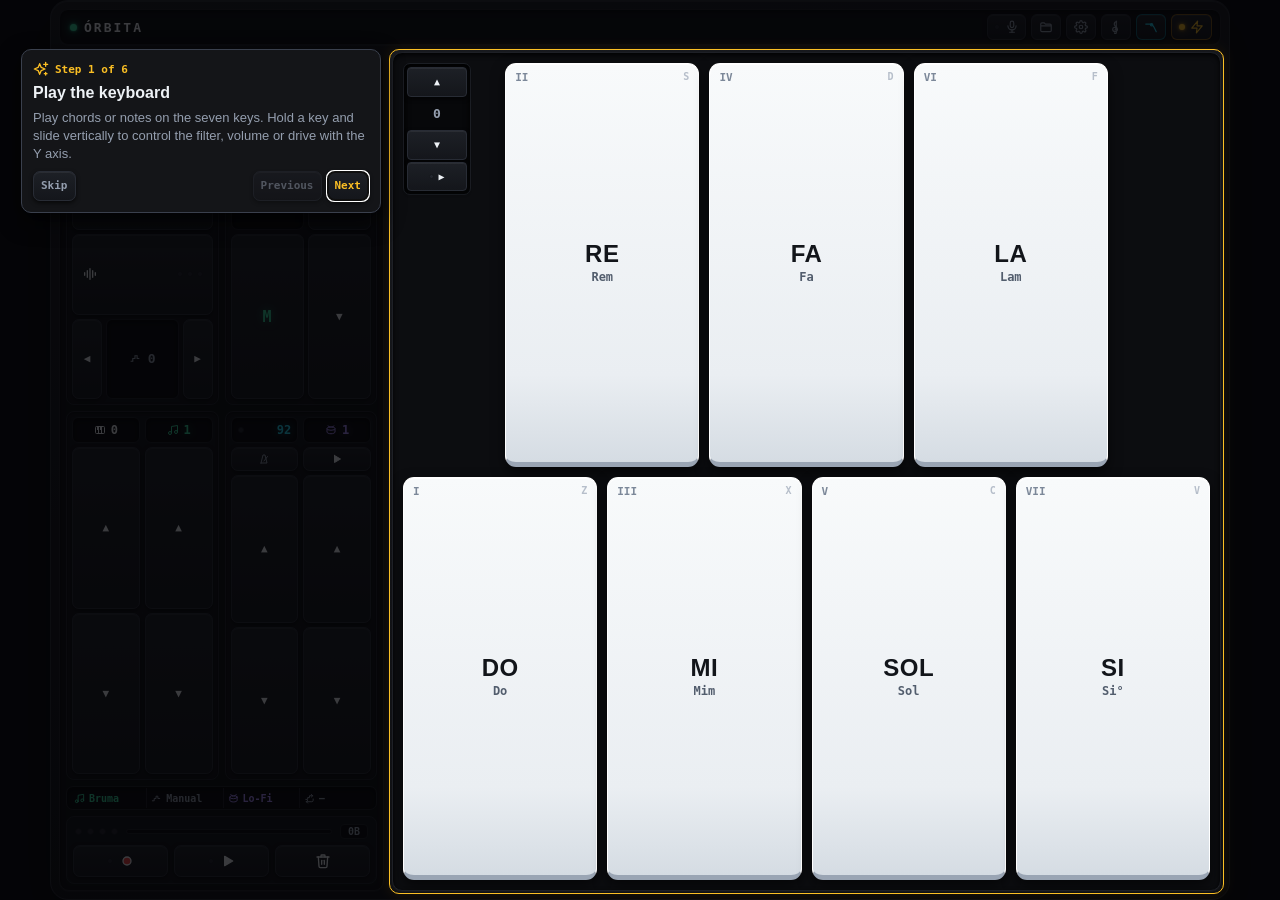
==== index.html @ 448cdb9b "feat: ÓRBITA v2 (teclado Custom, progresiones, sesiones con looper, i18n ES/EN, tutorial, ayuda, fil" ====
<!DOCTYPE html>
<html lang="es">
<head>
  <meta charset="UTF-8" />
  <meta name="viewport" content="width=device-width, initial-scale=1.0, maximum-scale=1.0, user-scalable=no, viewport-fit=cover" />
  <meta name="theme-color" content="#141518" />
  <meta name="apple-mobile-web-app-capable" content="yes" />
  <meta name="apple-mobile-web-app-status-bar-style" content="black-translucent" />
  <title>ÓRBITA — Sintetizador Diatónico Táctil</title>
  <link rel="manifest" href="./manifest.json" />
  <link rel="stylesheet" href="./css/tokens.css" />
  <link rel="stylesheet" href="./css/layout.css" />
  <link rel="stylesheet" href="./css/modals.css" />
</head>
<body>
  <!-- Definición de Iconos SVG Hardware (100% Iconográfico en el panel principal) -->
  <svg width="0" height="0" style="position:absolute;overflow:hidden;" aria-hidden="true">
    <defs>
      <symbol id="icon-wrench" viewBox="0 0 24 24">
        <path d="M14.7 3.4a6 6 0 0 0-4.5 8.1l-7 7a2.1 2.1 0 0 0 3 3l7-7a6 6 0 0 0 8.1-4.5l-3.9 1-2.7-2.7z"></path>
      </symbol>
      <symbol id="icon-folder" viewBox="0 0 24 24">
        <path d="M3 7a2 2 0 0 1 2-2h4l2 2h8a2 2 0 0 1 2 2v9a2 2 0 0 1-2 2H5a2 2 0 0 1-2-2zM3 10h18"></path>
      </symbol>
      <symbol id="icon-camera" viewBox="0 0 24 24">
        <rect x="2" y="6" width="13" height="12" rx="2"></rect>
        <path d="m15 10 6-3v10l-6-3"></path>
      </symbol>
      <symbol id="icon-help" viewBox="0 0 24 24">
        <circle cx="12" cy="12" r="9"></circle>
        <path d="M9.5 9a2.5 2.5 0 0 1 5 0c0 1.8-2.5 2-2.5 4m0 3h.01"></path>
      </symbol>
      <symbol id="icon-sparkles" viewBox="0 0 24 24">
        <path d="m10 4 2.3 5.7L18 12l-5.7 2.3L10 20l-2.3-5.7L2 12l5.7-2.3zM19 2v6m-3-3h6m-3 12v4m-2-2h4"></path>
      </symbol>
      <!-- Engranaje (Configuración 50->9) -->
      <symbol id="icon-gear" viewBox="0 0 24 24">
        <circle cx="12" cy="12" r="3"></circle>
        <path d="M19.4 15a1.65 1.65 0 0 0 .33 1.82l.06.06a2 2 0 1 1-2.83 2.83l-.06-.06a1.65 1.65 0 0 0-1.82-.33 1.65 1.65 0 0 0-1 1.51V21a2 2 0 1 1-4 0v-.09A1.65 1.65 0 0 0 9 19.4a1.65 1.65 0 0 0-1.82.33l-.06.06a2 2 0 1 1-2.83-2.83l.06-.06a1.65 1.65 0 0 0 .33-1.82 1.65 1.65 0 0 0-1.51-1H3a2 2 0 1 1 0-4h.09A1.65 1.65 0 0 0 4.6 9a1.65 1.65 0 0 0-.33-1.82l-.06-.06a2 2 0 1 1 2.83-2.83l.06.06a1.65 1.65 0 0 0 1.82.33H9a1.65 1.65 0 0 0 1-1.51V3a2 2 0 1 1 4 0v.09a1.65 1.65 0 0 0 1 1.51 1.65 1.65 0 0 0 1.82-.33l.06-.06a2 2 0 1 1 2.83 2.83l-.06.06a1.65 1.65 0 0 0-.33 1.82V9c.26.6.85 1 1.51 1H21a2 2 0 1 1 0 4h-.09a1.65 1.65 0 0 0-1.51 1z"></path>
      </symbol>

      <!-- Clave de Sol (Detector de Tonalidad por Micrófono) -->
      <symbol id="icon-clef" viewBox="0 0 24 24">
        <path d="M13 3c-2.5 0-4 2-4 4.2 0 3.2 5.5 4.8 5.5 8.8 0 2.2-1.8 3.8-4 3.8-2.4 0-4.2-1.7-4.2-4 0-1.9 1.4-3.3 3.2-3.3 1.5 0 2.5 1.1 2.5 2.4 0 1.1-.8 1.9-1.8 1.9"></path>
        <path d="M12.5 2v19.5c0 1.1-.7 1.8-1.7 1.8-.8 0-1.4-.5-1.4-1.2"></path>
      </symbol>

      <!-- Eje Y: Filtro (paso bajo resonante) -->
      <symbol id="icon-yaxis-filter" viewBox="0 0 24 24">
        <path d="M3 7h8c3 0 4.5 2 6 5l4 8"></path>
        <circle cx="13" cy="8" r="2"></circle>
      </symbol>

      <!-- Eje Y: Volumen (dinámica / swell) -->
      <symbol id="icon-yaxis-volume" viewBox="0 0 24 24">
        <polygon points="11 5 6 9 2 9 2 15 6 15 11 19 11 5"></polygon>
        <path d="M15.5 8.5a5 5 0 0 1 0 7"></path>
        <path d="M19 5a10 10 0 0 1 0 14"></path>
      </symbol>

      <!-- Eje Y: Distorsión (drive / saturación) -->
      <symbol id="icon-yaxis-drive" viewBox="0 0 24 24">
        <path d="M2 16h4l3-8h6l3 8h4"></path>
        <path d="M6 12h12"></path>
      </symbol>

      <!-- Key-Strike (⚡) -->
      <symbol id="icon-bolt" viewBox="0 0 24 24">
        <polygon points="13 2 3 14 12 14 11 22 21 10 12 10 13 2"></polygon>
      </symbol>

      <!-- Modo Melodía (1 nota corchea) -->
      <symbol id="icon-mode-melody" viewBox="0 0 24 24">
        <path d="M9 18V5l10-2v5"></path>
        <circle cx="6" cy="18" r="3"></circle>
      </symbol>

      <!-- Modo Acordes (3 notas apiladas) -->
      <symbol id="icon-mode-chord" viewBox="0 0 24 24">
        <circle cx="8" cy="18" r="2.3"></circle>
        <circle cx="8" cy="12.5" r="2.3"></circle>
        <circle cx="8" cy="7" r="2.3"></circle>
        <path d="M10.3 18V4l8-1.5v4"></path>
      </symbol>

      <!-- Humanizador (pulso orgánico / rasgueo) -->
      <symbol id="icon-humanize" viewBox="0 0 24 24">
        <path d="M3 12h4l2.5-6 4 12 2.5-6H21"></path>
      </symbol>

      <!-- Reverb (ondas espaciales) -->
      <symbol id="icon-reverb" viewBox="0 0 24 24">
        <path d="M12 4v16"></path>
        <path d="M8 7v10"></path>
        <path d="M16 7v10"></path>
        <path d="M4 10v4"></path>
        <path d="M20 10v4"></path>
      </symbol>

      <!-- Acompañamiento Automático (escalones de arpegio) -->
      <symbol id="icon-arp" viewBox="0 0 24 24">
        <path d="M3 17h4v-5h4V7h4v5h4"></path>
      </symbol>
      <symbol id="icon-prog" viewBox="0 0 24 24">
        <path d="M4 14h4v-4h4V6h7m-3-3 3 3-3 3m4 4v3a3 3 0 0 1-3 3H5m3-3-3 3 3 3"></path>
      </symbol>

      <!-- Octava (teclado mini) -->
      <symbol id="icon-octave" viewBox="0 0 24 24">
        <rect x="3" y="5" width="18" height="14" rx="2"></rect>
        <line x1="9" y1="5" x2="9" y2="19"></line>
        <line x1="15" y1="5" x2="15" y2="19"></line>
        <line x1="7" y1="5" x2="7" y2="12"></line>
        <line x1="13" y1="5" x2="13" y2="12"></line>
      </symbol>

      <!-- Sonido / Timbre -->
      <symbol id="icon-sound" viewBox="0 0 24 24">
        <path d="M9 18V5l12-2v13"></path>
        <circle cx="6" cy="18" r="3"></circle>
        <circle cx="18" cy="16" r="3"></circle>
      </symbol>

      <!-- Metrónomo -->
      <symbol id="icon-metronome" viewBox="0 0 24 24">
        <polygon points="6 20 10 4 14 4 18 20 6 20"></polygon>
        <line x1="12" y1="16" x2="19" y2="7"></line>
      </symbol>

      <!-- Batería -->
      <symbol id="icon-drum" viewBox="0 0 24 24">
        <ellipse cx="12" cy="9" rx="8" ry="3.5"></ellipse>
        <path d="M4 9v7c0 1.9 3.6 3.5 8 3.5s8-1.6 8-3.5V9"></path>
        <line x1="6" y1="3" x2="11" y2="8"></line>
        <line x1="18" y1="3" x2="13" y2="8"></line>
      </symbol>

      <!-- Play / Stop / Rec / Trash -->
      <symbol id="icon-play" viewBox="0 0 24 24">
        <polygon points="7 5 19 12 7 19 7 5" fill="currentColor"></polygon>
      </symbol>
      <symbol id="icon-stop" viewBox="0 0 24 24">
        <rect x="6" y="6" width="12" height="12" rx="1.5" fill="currentColor"></rect>
      </symbol>
      <symbol id="icon-rec" viewBox="0 0 24 24">
        <circle cx="12" cy="12" r="6" fill="#ef4444"></circle>
      </symbol>
      <symbol id="icon-trash" viewBox="0 0 24 24">
        <polyline points="3 6 5 6 21 6"></polyline>
        <path d="M19 6l-1 14a2 2 0 0 1-2 2H8a2 2 0 0 1-2-2L5 6"></path>
        <path d="M10 11v6"></path>
        <path d="M14 11v6"></path>
        <path d="M9 6V4a1 1 0 0 1 1-1h4a1 1 0 0 1 1 1v2"></path>
      </symbol>

      <!-- Micrófono -->
      <symbol id="icon-mic" viewBox="0 0 24 24">
        <rect x="9" y="2" width="6" height="11" rx="3"></rect>
        <path d="M5 10a7 7 0 0 0 14 0"></path>
        <line x1="12" y1="17" x2="12" y2="21"></line>
        <line x1="8" y1="21" x2="16" y2="21"></line>
      </symbol>
    </defs>
  </svg>

  <!-- CHASIS PRINCIPAL ÓRBITA (#141518, 100dvh, cero recortes) -->
  <div id="orbita-chassis">
    <!-- BARRA SUPERIOR (HEADER) -->
    <header class="hw-header">
      <div class="brand-group">
        <span class="power-led"></span>
        <span class="brand-title">ÓRBITA</span>
      </div>

      <div class="header-actions">
        <!-- Grabador de Maqueta (Voz Micrófono + Música ÓRBITA) -->
        <button type="button" id="btn-demo-rec" class="hdr-btn hdr-btn-rec" aria-label="Grabar maqueta (voz y música)" title="Grabar maqueta (música + micrófono)">
          <span class="led-dot" id="demo-rec-led"></span>
          <svg viewBox="0 0 24 24"><use href="#icon-mic"></use></svg>
          <span id="demo-rec-timer" class="demo-rec-timer" hidden>0:00</span>
        </button>

        <button type="button" id="btn-open-sessions" class="hdr-btn" aria-label="Canciones">
          <svg viewBox="0 0 24 24"><use href="#icon-folder"></use></svg>
        </button>

        <!-- Servicio 1: Configuración (Banco 50 → 9) -->
        <button type="button" id="btn-open-config" class="hdr-btn" aria-label="Configuración 50 a 9">
          <svg viewBox="0 0 24 24"><use href="#icon-gear"></use></svg>
        </button>

        <!-- Servicio 2: Detector de Tonalidad por Micrófono (Clave de Sol) -->
        <button type="button" id="btn-open-tonality" class="hdr-btn" aria-label="Detector de tonalidad Clave de Sol">
          <svg viewBox="0 0 24 24"><use href="#icon-clef"></use></svg>
        </button>

        <!-- Selector de Eje Y (Filtro / Volumen / Distorsión) -->
        <button type="button" id="btn-yaxis" class="hdr-btn is-on-cyan" data-mode="filter" aria-label="Modo de expresión eje Y">
          <svg viewBox="0 0 24 24"><use href="#icon-yaxis-filter"></use></svg>
        </button>

        <!-- Interruptor Key-Strike (⚡) -->
        <button type="button" id="btn-keystrike" class="hdr-btn is-on-amber" aria-label="Key-Strike vs Pure Gate">
          <span class="led-dot on-amber"></span>
          <svg viewBox="0 0 24 24"><use href="#icon-bolt"></use></svg>
        </button>
      </div>
    </header>

    <!-- CUERPO: PANEL DE CONTROL + SUPERFICIE DE 7 TECLAS EN ZIG-ZAG -->
    <main class="hw-main">
      <aside id="camera-live-pip" aria-label="Vista en directo de la cámara" data-i18n-aria="studio.video.cameraLive" hidden>
        <video id="camera-live-video" autoplay muted playsinline></video>
        <span class="camera-live-rec"><span class="led-dot on-ruby" aria-hidden="true"></span>REC</span>
        <button type="button" id="btn-minimize-camera" class="hw-btn" aria-label="Minimizar cámara" data-i18n-aria="studio.video.cameraMinimize" data-i18n-title="studio.video.cameraMinimize">✕</button>
      </aside>
      <!-- PANEL DE CONTROL (Izquierda en horizontal / Arriba en vertical) -->
      <section class="control-deck" id="control-deck" aria-label="Panel de control" data-i18n-aria="deck.panel">
        <!-- FILA SUPERIOR DE MÓDULOS: Bloque Izquierdo (4 controles) + Tonalidad (2x2) -->
        <div class="deck-grid-top">
          <!-- Bloque Izquierdo: 1. Modo, 2. Humanizador, 3. Reverb, 4. Acompañamiento 0-9 -->
          <div class="hw-module module-left-stack">
            <!-- 1. Modo Melodía / Acordes -->
            <button type="button" id="btn-play-mode" class="hw-btn stack-btn" aria-label="Modo Melodía o Acordes" data-i18n-aria="deck.playMode">
              <span class="led-dot on-amber"></span>
              <svg viewBox="0 0 24 24"><use href="#icon-mode-chord"></use></svg>
            </button>

            <!-- 2. Humanizador (0 a 3 LEDs cian) -->
            <button type="button" id="btn-humanize" class="hw-btn stack-btn" aria-label="Humanizador 0 a 3" data-i18n-aria="deck.humanize">
              <svg viewBox="0 0 24 24"><use href="#icon-humanize"></use></svg>
              <span class="led-strip-3">
                <span class="led-dot" id="hum-led-1"></span>
                <span class="led-dot" id="hum-led-2"></span>
                <span class="led-dot" id="hum-led-3"></span>
              </span>
            </button>

            <!-- 3. Reverb (0 a 3 LEDs violeta, 0 por defecto) -->
            <button type="button" id="btn-reverb" class="hw-btn stack-btn" aria-label="Reverb 0 a 3" data-i18n-aria="deck.reverb">
              <svg viewBox="0 0 24 24"><use href="#icon-reverb"></use></svg>
              <span class="led-strip-3">
                <span class="led-dot" id="rev-led-1"></span>
                <span class="led-dot" id="rev-led-2"></span>
                <span class="led-dot" id="rev-led-3"></span>
              </span>
            </button>

            <!-- 4. Acompañamiento Automático (0 a 9 con ◀ y ▶) -->
            <div class="accomp-row">
              <button type="button" id="btn-accomp-prev" class="hw-btn arrow-btn" aria-label="Acompañamiento anterior" data-i18n-aria="deck.accompPrevious">◀</button>
              <div id="accomp-screen" class="accomp-screen" role="button" tabindex="0" aria-label="Patrón de acompañamiento" data-i18n-aria="deck.accompPattern">
                <svg viewBox="0 0 24 24"><use href="#icon-arp"></use></svg>
                <span id="accomp-val">0</span>
              </div>
              <button type="button" id="btn-accomp-next" class="hw-btn arrow-btn" aria-label="Acompañamiento siguiente" data-i18n-aria="deck.accompNext">▶</button>
            </div>
          </div>

          <!-- Bloque de Tonalidad (Cuadrícula 2×2: Tónica, ▲, M/m, ▼) -->
          <div class="hw-module module-tonality">
            <div id="tonic-display" class="tonic-display">DO</div>
            <button type="button" id="btn-tonic-up" class="hw-btn arrow-btn" aria-label="Subir semitono" data-i18n-aria="deck.tonicUp">▲</button>
            <button type="button" id="btn-scale-mode" class="hw-btn mode-toggle-btn is-major" aria-label="Cambiar modo de escala">M</button>
            <button type="button" id="btn-tonic-down" class="hw-btn arrow-btn" aria-label="Bajar semitono" data-i18n-aria="deck.tonicDown">▼</button>
          </div>
        </div>

        <!-- FILA INTERMEDIA DE MÓDULOS: (Octava + Sonido) y (Tempo/Metrónomo + Batería) -->
        <div class="deck-grid-mid">
          <!-- Bloque Combinado Octava + Sonido -->
          <div class="hw-module module-dual-columns">
            <!-- Columna Octava (-2..+2) -->
            <div class="dual-col">
              <div class="mini-screen screen-octave">
                <svg viewBox="0 0 24 24"><use href="#icon-octave"></use></svg>
                <span id="octave-val">0</span>
              </div>
              <div class="col-arrows-2">
                <button type="button" id="btn-oct-up" class="hw-btn arrow-btn" aria-label="Subir octava" data-i18n-aria="deck.octaveUp">▲</button>
                <button type="button" id="btn-oct-down" class="hw-btn arrow-btn" aria-label="Bajar octava" data-i18n-aria="deck.octaveDown">▼</button>
              </div>
            </div>

            <!-- Columna Sonido (1..9) -->
            <div class="dual-col">
              <div class="mini-screen screen-sound">
                <svg viewBox="0 0 24 24"><use href="#icon-sound"></use></svg>
                <span id="sound-val">1</span>
              </div>
              <div class="col-arrows-2">
                <button type="button" id="btn-sound-up" class="hw-btn arrow-btn" aria-label="Siguiente sonido" data-i18n-aria="deck.soundNext">▲</button>
                <button type="button" id="btn-sound-down" class="hw-btn arrow-btn" aria-label="Anterior sonido" data-i18n-aria="deck.soundPrevious">▼</button>
              </div>
            </div>
          </div>

          <!-- Bloque Combinado Tempo/Metrónomo + Batería 4/4 -->
          <div class="hw-module module-dual-columns">
            <!-- Columna Tempo / BPM + Metrónomo (Tap Tempo + Toggle) -->
            <div class="dual-col">
              <div id="tempo-screen" class="mini-screen screen-tempo" title="Toques seguidos = Tap Tempo" data-i18n-title="deck.tapTempo">
                <span class="led-dot" id="metro-led"></span>
                <span id="bpm-val">92</span>
              </div>
              <div class="col-arrows-3">
                <button type="button" id="btn-metro-toggle" class="hw-btn metro-tap-btn" aria-label="Metrónomo y Tap Tempo" data-i18n-aria="deck.metronome">
                  <svg viewBox="0 0 24 24" style="width:12px;height:12px;"><use href="#icon-metronome"></use></svg>
                </button>
                <button type="button" id="btn-bpm-up" class="hw-btn arrow-btn" aria-label="Subir BPM" data-i18n-aria="deck.bpmUp">▲</button>
                <button type="button" id="btn-bpm-down" class="hw-btn arrow-btn" aria-label="Bajar BPM" data-i18n-aria="deck.bpmDown">▼</button>
              </div>
            </div>

            <!-- Columna Batería 4/4 (1..9) -->
            <div class="dual-col">
              <div class="mini-screen screen-drum">
                <svg viewBox="0 0 24 24"><use href="#icon-drum"></use></svg>
                <span id="drum-val">1</span>
              </div>
              <div class="col-arrows-3">
                <button type="button" id="btn-drum-toggle" class="hw-btn drum-play-btn" aria-label="Play o Stop Batería" data-i18n-aria="deck.drumToggle">
                  <svg viewBox="0 0 24 24" style="width:12px;height:12px;"><use href="#icon-play"></use></svg>
                </button>
                <button type="button" id="btn-drum-up" class="hw-btn arrow-btn" aria-label="Siguiente batería" data-i18n-aria="deck.drumNext">▲</button>
                <button type="button" id="btn-drum-down" class="hw-btn arrow-btn" aria-label="Anterior batería" data-i18n-aria="deck.drumPrevious">▼</button>
              </div>
            </div>
          </div>
        </div>

        <!-- BARRA DE ESTADO OLED (Sonido · Acompañamiento · Batería · Progresión) -->
        <div class="hw-status-strip" aria-live="polite">
          <button type="button" class="status-pill is-sound" id="status-pill-sound" title="Sonido activo (pulsa para configurar)" data-i18n-title="deck.soundStatus">
            <svg viewBox="0 0 24 24"><use href="#icon-sound"></use></svg>
            <span class="status-pill-text" id="status-sound-name">Bruma</span>
          </button>
          <button type="button" class="status-pill is-accomp" id="status-pill-accomp" title="Acompañamiento activo (pulsa para configurar)" data-i18n-title="deck.accompStatus">
            <svg viewBox="0 0 24 24"><use href="#icon-arp"></use></svg>
            <span class="status-pill-text" id="status-accomp-name">Manual</span>
          </button>
          <button type="button" class="status-pill is-drum" id="status-pill-drum" title="Batería activa (pulsa para configurar)" data-i18n-title="deck.drumStatus">
            <svg viewBox="0 0 24 24"><use href="#icon-drum"></use></svg>
            <span class="status-pill-text" id="status-drum-name">Lo-Fi</span>
          </button>
          <button type="button" class="status-pill is-prog is-off" id="status-pill-prog" aria-label="Elegir progresión" aria-pressed="false">
            <svg viewBox="0 0 24 24" aria-hidden="true"><use href="#icon-prog"></use></svg>
            <span class="status-pill-text" id="status-prog-name">—</span>
          </button>
        </div>

        <!-- BARRA DE LOOPER (4 LEDs de pulso + barra de progreso + REC / PLAY / BORRAR) -->
        <div class="module-looper">
          <div class="looper-status-bar">
            <div class="beat-leds">
              <span class="led-dot" id="beat-led-0"></span>
              <span class="led-dot" id="beat-led-1"></span>
              <span class="led-dot" id="beat-led-2"></span>
              <span class="led-dot" id="beat-led-3"></span>
            </div>
            <div class="loop-progress-track">
              <div class="loop-progress-fill" id="loop-progress-fill"></div>
            </div>
            <span class="loop-bars-badge" id="loop-bars-badge">0B</span>
          </div>

          <div class="looper-controls">
            <button type="button" id="btn-looper-rec" class="hw-btn looper-btn" aria-label="Grabar bucle" data-i18n-aria="deck.loopRecord">
              <span class="led-dot" id="looper-rec-led"></span>
              <svg viewBox="0 0 24 24"><use href="#icon-rec"></use></svg>
            </button>
            <button type="button" id="btn-looper-play" class="hw-btn looper-btn" aria-label="Reproducir o parar bucle" data-i18n-aria="deck.loopPlay">
              <span class="led-dot" id="looper-play-led"></span>
              <svg viewBox="0 0 24 24"><use href="#icon-play"></use></svg>
            </button>
            <button type="button" id="btn-looper-clear" class="hw-btn looper-btn" aria-label="Borrar bucle" data-i18n-aria="deck.loopClear">
              <svg viewBox="0 0 24 24"><use href="#icon-trash"></use></svg>
            </button>
          </div>
        </div>
      </section>

      <!-- SUPERFICIE DE 7 TECLAS EN ZIG-ZAG (3 arriba: II, IV, VI / 4 abajo: I, III, V, VII) -->
      <section class="keyboard-bay" id="keyboard-surface" aria-label="Teclado diatónico de 7 teclas" data-i18n-aria="deck.keyboard">
        <!-- Fila Superior (3 teclas: II=Re/S, IV=Fa/D, VI=La/F) -->
        <div class="key-row key-row-top">
          <div id="progression-widget" class="progression-widget" role="group" aria-label="Progresiones populares" data-i18n-aria="progressions.title">
            <button type="button" id="btn-prog-up" class="hw-btn" aria-label="Progresión siguiente" data-i18n-aria="progressions.next">▲</button>
            <output id="prog-num" class="prog-num is-off">0</output>
            <button type="button" id="btn-prog-down" class="hw-btn" aria-label="Progresión anterior" data-i18n-aria="progressions.previous">▼</button>
            <button type="button" id="btn-prog-play" class="hw-btn" aria-label="Reproducir progresión" aria-pressed="false">
              <span id="prog-play-led" class="led-dot" aria-hidden="true"></span>
              <span id="prog-play-symbol" aria-hidden="true">▶</span>
            </button>
          </div>
          <div id="prog-info-badge" class="prog-info-badge" hidden></div>
          <div class="key-pad" data-degree="1" role="button" tabindex="0">
            <span class="key-roman">II</span>
            <span class="key-shortcut">S</span>
            <span class="key-note">RE</span>
            <span class="key-chord">Rem</span>
            <div class="key-expr-track"><div class="key-expr-fill"></div></div>
          </div>

          <div class="key-pad" data-degree="3" role="button" tabindex="0">
            <span class="key-roman">IV</span>
            <span class="key-shortcut">D</span>
            <span class="key-note">FA</span>
            <span class="key-chord">Fa</span>
            <div class="key-expr-track"><div class="key-expr-fill"></div></div>
          </div>

          <div class="key-pad" data-degree="5" role="button" tabindex="0">
            <span class="key-roman">VI</span>
            <span class="key-shortcut">F</span>
            <span class="key-note">LA</span>
            <span class="key-chord">Lam</span>
            <div class="key-expr-track"><div class="key-expr-fill"></div></div>
          </div>
        </div>

        <!-- Fila Inferior (4 teclas: I=Do/Z, III=Mi/X, V=Sol/C, VII=Si/V) -->
        <div class="key-row key-row-bottom">
          <div class="key-pad" data-degree="0" role="button" tabindex="0">
            <span class="key-roman">I</span>
            <span class="key-shortcut">Z</span>
            <span class="key-note">DO</span>
            <span class="key-chord">Do</span>
            <div class="key-expr-track"><div class="key-expr-fill"></div></div>
          </div>

          <div class="key-pad" data-degree="2" role="button" tabindex="0">
            <span class="key-roman">III</span>
            <span class="key-shortcut">X</span>
            <span class="key-note">MI</span>
            <span class="key-chord">Mim</span>
            <div class="key-expr-track"><div class="key-expr-fill"></div></div>
          </div>

          <div class="key-pad" data-degree="4" role="button" tabindex="0">
            <span class="key-roman">V</span>
            <span class="key-shortcut">C</span>
            <span class="key-note">SOL</span>
            <span class="key-chord">Sol</span>
            <div class="key-expr-track"><div class="key-expr-fill"></div></div>
          </div>

          <div class="key-pad" data-degree="6" role="button" tabindex="0">
            <span class="key-roman">VII</span>
            <span class="key-shortcut">V</span>
            <span class="key-note">SI</span>
            <span class="key-chord">Si°</span>
            <div class="key-expr-track"><div class="key-expr-fill"></div></div>
          </div>
        </div>
      </section>
    </main>

    <!-- =======================================================
         SERVICIO 1: MODAL DE CONFIGURACIÓN (BANCO 50 → 9)
         ======================================================= -->
    <div id="modal-config" class="hw-modal-backdrop" hidden>
      <div class="hw-modal-card" role="dialog" aria-modal="true" aria-labelledby="modal-config-title">
        <div class="modal-header">
          <div class="modal-title" id="modal-config-title">
            <svg viewBox="0 0 24 24"><use href="#icon-gear"></use></svg>
            <span>BANCO 50 → 9</span>
          </div>
          <button type="button" id="btn-close-config" class="modal-close-btn" aria-label="Cerrar">✕</button>
        </div>

        <div class="config-tabs">
          <button type="button" id="tab-btn-sounds" class="config-tab-btn is-active">
            <svg viewBox="0 0 24 24" style="width:14px;height:14px;stroke:currentColor;fill:none;stroke-width:2;"><use href="#icon-sound"></use></svg>
            <span>SONIDOS (50)</span>
          </button>
          <button type="button" id="tab-btn-accomp" class="config-tab-btn">
            <svg viewBox="0 0 24 24" style="width:14px;height:14px;stroke:currentColor;fill:none;stroke-width:2;"><use href="#icon-arp"></use></svg>
            <span>ACOMP. (50)</span>
          </button>
          <button type="button" id="tab-btn-drums" class="config-tab-btn">
            <svg viewBox="0 0 24 24" style="width:14px;height:14px;stroke:currentColor;fill:none;stroke-width:2;"><use href="#icon-drum"></use></svg>
            <span>BATERÍAS (50)</span>
          </button>
          <button type="button" id="tab-btn-settings" class="config-tab-btn">
            <svg viewBox="0 0 24 24" aria-hidden="true"><use href="#icon-gear"></use></svg>
            <span>CONFIG</span>
          </button>
        </div>

        <div id="config-toolbar" class="config-toolbar">
          <span id="config-slots-hint">Elige hasta 9 favoritos (numerados 1–9 por orden)</span>
          <span id="config-slots-count" class="config-slots-pill">9 / 9</span>
        </div>

        <div id="config-list-container" class="config-list-container"></div>
        <div id="config-settings" class="config-list-container" hidden>
          <section class="settings-block">
            <div class="settings-heading settings-heading-custom">
              <h2><svg viewBox="0 0 24 24" aria-hidden="true"><use href="#icon-wrench"></use></svg><span data-i18n="custom.title">Teclado Custom</span></h2>
              <span id="custom-mode-status" class="settings-pill"></span>
              <button type="button" id="btn-activate-custom-mode" class="hw-btn settings-btn" data-i18n="custom.useScale">Usar escala Custom</button>
            </div>
            <p data-i18n="custom.instructions">Elige el intervalo desde la tónica y la cualidad del acorde para cada grado.</p>
            <div id="custom-scale-presets" class="custom-scale-presets" role="group" data-i18n-aria="custom.presets"></div>
            <div id="custom-scale-editor" class="custom-scale-editor"></div>
          </section>
          <section class="settings-block">
            <div class="settings-heading"><h2><span data-i18n="config.languageNotation">Idioma y notación musical</span></h2></div>
            <div class="settings-option-row">
              <span id="config-language-label" data-i18n="config.language">Idioma</span>
              <div class="settings-options" role="group" aria-labelledby="config-language-label">
                <button type="button" class="hw-btn settings-btn" data-lang="auto" data-i18n="config.language.auto">Auto</button>
                <button type="button" class="hw-btn settings-btn" data-lang="es" lang="es" data-i18n="config.language.es">Español</button>
                <button type="button" class="hw-btn settings-btn" data-lang="en" lang="en" data-i18n="config.language.en">English</button>
              </div>
            </div>
            <div class="settings-option-row">
              <span id="config-notation-label" data-i18n="config.notation">Notación musical</span>
              <div class="settings-options" role="group" aria-labelledby="config-notation-label">
                <button type="button" class="hw-btn settings-btn" data-notation="solfege" data-i18n="config.notation.solfege">DO RE MI</button>
                <button type="button" class="hw-btn settings-btn" data-notation="letter" data-i18n="config.notation.letter">C D E</button>
              </div>
            </div>
          </section>
          <section class="settings-block">
            <div class="settings-heading"><h2><svg viewBox="0 0 24 24" aria-hidden="true"><use href="#icon-mic"></use></svg><span data-i18n="config.studio">Estudio de Maqueta</span></h2></div>
            <button type="button" id="btn-config-mic-filter" class="hw-btn settings-btn settings-device-btn" aria-describedby="config-mic-filter-level">
              <span data-i18n="config.micFilter">Filtro del micrófono</span>
              <span class="led-strip-3" aria-hidden="true">
                <span id="mic-filter-led-1" class="led-dot"></span><span id="mic-filter-led-2" class="led-dot"></span><span id="mic-filter-led-3" class="led-dot"></span>
              </span>
            </button>
            <p id="config-mic-filter-level" aria-live="polite"></p>
            <button type="button" id="btn-config-camera" class="hw-btn settings-btn settings-device-btn" aria-pressed="false" aria-describedby="config-camera-description">
              <svg viewBox="0 0 24 24" aria-hidden="true"><use href="#icon-camera"></use></svg>
              <span data-i18n="config.camera">Cámara frontal</span>
              <span id="config-camera-status">OFF</span><span id="config-camera-led" class="led-dot" aria-hidden="true"></span>
            </button>
            <p id="config-camera-description" data-i18n="config.cameraDescription">Graba con la cámara frontal al capturar una maqueta para incluirte en el vídeo corto 9:16.</p>
          </section>
          <section class="settings-block">
            <div class="settings-heading"><h2><svg viewBox="0 0 24 24" aria-hidden="true"><use href="#icon-help"></use></svg><span data-i18n="help.complete">Tutorial y ayuda completa</span></h2></div>
            <button type="button" id="btn-launch-tutorial" class="hw-btn settings-btn tutorial-launch-btn">
              <svg viewBox="0 0 24 24" aria-hidden="true"><use href="#icon-sparkles"></use></svg><span data-i18n="tutorial.launch">Iniciar tutorial guiado</span>
            </button>
            <div id="help-accordion" class="help-accordion"></div>
          </section>
        </div>
      </div>
    </div>

    <div id="modal-sessions" class="hw-modal-backdrop" hidden>
      <div class="hw-modal-card sessions-card" role="dialog" aria-modal="true" aria-labelledby="modal-sessions-title">
        <div class="modal-header">
          <div class="modal-title" id="modal-sessions-title">
            <svg viewBox="0 0 24 24" aria-hidden="true"><use href="#icon-folder"></use></svg>
            <span data-i18n="sessions.title">Sesiones y canciones</span>
          </div>
          <button type="button" id="btn-close-sessions" class="modal-close-btn" data-i18n-aria="common.close">✕</button>
        </div>
        <form id="session-save-form" class="session-save-form">
          <input id="session-name-input" type="text" maxlength="48" data-i18n-aria="sessions.name" data-i18n-placeholder="sessions.name" />
          <button type="submit" id="btn-save-session" class="hw-btn settings-btn" data-i18n="common.save">Guardar</button>
          <span id="session-loop-pill" class="settings-pill"></span>
        </form>
        <p id="sessions-feedback" class="sessions-feedback" role="status" hidden></p>
        <div id="sessions-list-container" class="config-list-container sessions-list-container"></div>
      </div>
    </div>

    <!-- Detector de tonalidad por micrófono -->
    <div id="modal-tonality" class="hw-modal-backdrop" hidden>
      <div class="hw-modal-card" role="dialog" aria-modal="true" aria-labelledby="modal-tonality-title">
        <div class="modal-header">
          <div class="modal-title" id="modal-tonality-title">
            <svg viewBox="0 0 24 24"><use href="#icon-clef"></use></svg>
            <span data-i18n="tonality.title">DETECTOR DE TONALIDAD (20s)</span>
          </div>
          <button type="button" id="btn-close-tonality" class="modal-close-btn" aria-label="Cerrar" data-i18n-aria="common.close">✕</button>
        </div>

        <div class="tonality-body">
          <div class="mic-controls-row">
            <button type="button" id="btn-mic-toggle" class="hw-btn mic-toggle-btn">
              <svg viewBox="0 0 24 24"><use href="#icon-mic"></use></svg>
              <span id="mic-btn-label">ABRIR MICRÓFONO</span>
            </button>
            <button type="button" id="btn-mic-demo" class="hw-btn mic-action-btn" title="Inyectar canto de prueba" data-i18n-title="tonality.voiceDemoTitle" data-i18n="tonality.voiceDemo">
              DEMO VOZ
            </button>
            <button type="button" id="btn-mic-clear" class="hw-btn mic-action-btn" data-i18n="tonality.reset">
              REINICIAR 20s
            </button>
          </div>

          <div class="mic-telemetry-box">
            <div class="telemetry-top">
              <span id="live-pitch-badge" class="live-pitch-badge">Micrófono en pausa</span>
              <span id="buffer-time-badge" class="buffer-time-badge">0.0s / 20s</span>
            </div>
            <div class="buffer-progress-bar">
              <div id="buffer-progress-fill" class="buffer-progress-fill"></div>
            </div>
          </div>

          <div class="detected-key-panel">
            <span class="detected-label" data-i18n="tonality.estimatedKey">Tonalidad estimada (notas en amarillo y verde)</span>
            <div id="detected-key-value" class="detected-key-value">— / —</div>
            <div class="apply-key-actions">
              <button type="button" id="btn-apply-major" class="hw-btn apply-key-btn btn-major" disabled>
                APLICAR MAYOR
              </button>
              <button type="button" id="btn-apply-minor" class="hw-btn apply-key-btn btn-minor" disabled>
                APLICAR MENOR
              </button>
            </div>
          </div>

          <div class="heatmap-legend">
            <span class="legend-item"><span class="legend-swatch" style="background:var(--heat-red)"></span><span data-i18n="tonality.heatRed">Rojo: mínima</span></span>
            <span class="legend-item"><span class="legend-swatch" style="background:var(--heat-orange)"></span><span data-i18n="tonality.heatOrange">Naranja: baja</span></span>
            <span class="legend-item"><span class="legend-swatch" style="background:var(--heat-yellow)"></span><span data-i18n="tonality.heatYellow">Amarillo: frecuente</span></span>
            <span class="legend-item"><span class="legend-swatch" style="background:var(--heat-green)"></span><span data-i18n="tonality.heatGreen">Verde: dominante</span></span>
          </div>

          <!-- Teclado cromático de 1 octava con referencia sonora al pulsar -->
          <div class="chromatic-stage">
            <div class="chromatic-hint" data-i18n="tonality.reference">Toca una tecla para escuchar la nota de referencia.</div>
            <div class="chromatic-keyboard">
              <!-- 7 Teclas Blancas -->
              <div class="chrom-key-white" data-pc="0" data-heat="0">
                <div class="chrom-heat-bar"></div>
                <span class="chrom-heat-dot"></span>
                <span class="chrom-key-label">Do</span>
              </div>
              <div class="chrom-key-white" data-pc="2" data-heat="0">
                <div class="chrom-heat-bar"></div>
                <span class="chrom-heat-dot"></span>
                <span class="chrom-key-label">Re</span>
              </div>
              <div class="chrom-key-white" data-pc="4" data-heat="0">
                <div class="chrom-heat-bar"></div>
                <span class="chrom-heat-dot"></span>
                <span class="chrom-key-label">Mi</span>
              </div>
              <div class="chrom-key-white" data-pc="5" data-heat="0">
                <div class="chrom-heat-bar"></div>
                <span class="chrom-heat-dot"></span>
                <span class="chrom-key-label">Fa</span>
              </div>
              <div class="chrom-key-white" data-pc="7" data-heat="0">
                <div class="chrom-heat-bar"></div>
                <span class="chrom-heat-dot"></span>
                <span class="chrom-key-label">Sol</span>
              </div>
              <div class="chrom-key-white" data-pc="9" data-heat="0">
                <div class="chrom-heat-bar"></div>
                <span class="chrom-heat-dot"></span>
                <span class="chrom-key-label">La</span>
              </div>
              <div class="chrom-key-white" data-pc="11" data-heat="0">
                <div class="chrom-heat-bar"></div>
                <span class="chrom-heat-dot"></span>
                <span class="chrom-key-label">Si</span>
              </div>

              <!-- 5 Teclas Negras -->
              <div class="chrom-key-black" data-pc="1" data-heat="0">
                <div class="chrom-heat-bar"></div>
                <span class="chrom-heat-dot"></span>
                <span class="chrom-key-label">Do#</span>
              </div>
              <div class="chrom-key-black" data-pc="3" data-heat="0">
                <div class="chrom-heat-bar"></div>
                <span class="chrom-heat-dot"></span>
                <span class="chrom-key-label">Re#</span>
              </div>
              <div class="chrom-key-black" data-pc="6" data-heat="0">
                <div class="chrom-heat-bar"></div>
                <span class="chrom-heat-dot"></span>
                <span class="chrom-key-label">Fa#</span>
              </div>
              <div class="chrom-key-black" data-pc="8" data-heat="0">
                <div class="chrom-heat-bar"></div>
                <span class="chrom-heat-dot"></span>
                <span class="chrom-key-label">Sol#</span>
              </div>
              <div class="chrom-key-black" data-pc="10" data-heat="0">
                <div class="chrom-heat-bar"></div>
                <span class="chrom-heat-dot"></span>
                <span class="chrom-key-label">La#</span>
              </div>
            </div>
          </div>
        </div>
      </div>
    </div>

    <!-- =======================================================
         MODAL ESTUDIO DE MAQUETA (2 PISTAS: MÚSICA + VOZ, FX Y RECORTE)
         ======================================================= -->
    <div id="modal-demo-result" class="hw-modal-backdrop" hidden>
      <div class="hw-modal-card demo-studio-card" role="dialog" aria-modal="true" aria-labelledby="modal-demo-title">
        <div class="modal-header">
          <div class="modal-title" id="modal-demo-title">
            <svg viewBox="0 0 24 24" style="stroke:var(--led-ruby-bright);"><use href="#icon-mic"></use></svg>
            <span data-i18n="studio.title">ESTUDIO DE MAQUETA (2 PISTAS)</span>
          </div>
          <button type="button" id="btn-close-demo-result" class="modal-close-btn" aria-label="Cerrar" data-i18n-aria="common.close">✕</button>
        </div>

        <div class="demo-studio-body">
          <div id="demo-result-warning" class="demo-result-warning" hidden></div>

          <!-- Forma de onda de 2 pistas (Verde = Música, Ámbar = Voz) + Recorte -->
          <div class="studio-wave-box">
            <div class="studio-wave-header">
              <span class="wave-legend">
                <span class="legend-dot" style="background:var(--led-emerald-bright)"></span><span data-i18n="studio.music">Música</span>
                <span class="legend-dot" style="background:var(--led-amber-bright);margin-left:8px;"></span><span data-i18n="studio.voice">Voz</span>
              </span>
              <span id="studio-trim-readout" class="studio-trim-readout">0:00.0 — 0:00.0</span>
            </div>
            <canvas id="demo-waveform-canvas" class="demo-waveform-canvas" width="520" height="84"></canvas>

            <div class="trim-sliders-grid">
              <label class="trim-slider-row">
                <span data-i18n="studio.trimStart">Inicio</span>
                <input type="range" id="trim-start-range" min="0" max="1000" value="0" />
                <span id="trim-start-val" class="slider-val">0:00.0</span>
              </label>
              <label class="trim-slider-row">
                <span data-i18n="studio.trimEnd">Final</span>
                <input type="range" id="trim-end-range" min="0" max="1000" value="1000" />
                <span id="trim-end-val" class="slider-val">0:00.0</span>
              </label>
            </div>
          </div>

          <!-- Mezclador de 2 Pistas (Volumen Música + Volumen Voz) -->
          <div class="studio-mixer-box">
            <label class="mixer-row">
              <span class="mixer-label is-music" data-i18n="studio.music">MÚSICA</span>
              <input type="range" id="mix-music-vol" min="0" max="150" value="90" />
              <span id="mix-music-val" class="slider-val">90%</span>
            </label>
            <label class="mixer-row" id="mix-voice-row">
              <span class="mixer-label is-voice" data-i18n="studio.voice">VOZ</span>
              <input type="range" id="mix-voice-vol" min="0" max="180" value="115" />
              <span id="mix-voice-val" class="slider-val">115%</span>
            </label>
            <div class="sync-row" id="mix-sync-row">
              <span class="mixer-label is-sync" data-i18n="studio.sync" data-i18n-title="studio.syncTitle">SINCRO</span>
              <div class="sync-controls">
                <button type="button" id="btn-sync-minus" class="hw-btn sync-mini-btn" title="Adelantar voz 10 ms" data-i18n-title="studio.syncMinus">-10</button>
                <input type="range" id="mix-voice-sync" min="-400" max="150" step="5" value="-110" data-i18n-aria="studio.syncTitle" />
                <button type="button" id="btn-sync-plus" class="hw-btn sync-mini-btn" title="Retrasar voz 10 ms" data-i18n-title="studio.syncPlus">+10</button>
                <button type="button" id="btn-sync-auto" class="hw-btn sync-auto-btn" title="Auto-alinear voz con los golpes de música" data-i18n-title="studio.syncAuto" data-i18n="studio.auto">AUTO</button>
              </div>
              <span id="mix-sync-val" class="slider-val">-110ms</span>
            </div>
          </div>

          <!-- Efectos dedicados para la Voz: Eco (0-3 LEDs) y Chorus (0-3 LEDs) -->
          <div class="studio-fx-grid">
            <button type="button" id="btn-voice-echo" class="hw-btn studio-fx-btn">
              <span data-i18n="studio.echo">ECO VOZ</span>
              <span class="led-strip-3">
                <span class="led-dot" id="echo-led-1"></span>
                <span class="led-dot" id="echo-led-2"></span>
                <span class="led-dot" id="echo-led-3"></span>
              </span>
            </button>
            <button type="button" id="btn-voice-chorus" class="hw-btn studio-fx-btn">
              <span data-i18n="studio.chorus">CHORUS VOZ</span>
              <span class="led-strip-3">
                <span class="led-dot" id="chorus-led-1"></span>
                <span class="led-dot" id="chorus-led-2"></span>
                <span class="led-dot" id="chorus-led-3"></span>
              </span>
            </button>
          </div>

          <!-- Botones de Escucha en Vivo y Exportación Definitiva -->
          <div class="studio-actions-grid">
            <button type="button" id="btn-demo-preview-play" class="hw-btn studio-action-btn is-play">
              <svg viewBox="0 0 24 24" style="width:14px;height:14px;"><use href="#icon-play"></use></svg>
              <span id="demo-preview-label">ESCUCHAR MEZCLA</span>
            </button>
            <button type="button" id="btn-download-demo-wav" class="hw-btn studio-action-btn is-export">
              EXPORTAR (.MP3)
            </button>
          </div>
          <button type="button" id="btn-share-demo" class="hw-btn studio-action-btn is-share" hidden>
            COMPARTIR MAQUETA (.MP3)
          </button>
          <section class="settings-block studio-video-block">
            <div class="settings-heading"><h2><svg viewBox="0 0 24 24" aria-hidden="true"><use href="#icon-camera"></use></svg><span data-i18n="studio.video.title">Generador de vídeo corto</span></h2></div>
            <p data-i18n="studio.video.instructions">Usa la mezcla recortada como audio del vídeo.</p>
            <input type="text" id="demo-video-title-input" maxlength="40" placeholder="Título del vídeo (opcional)" aria-label="Título del vídeo (opcional)" data-i18n-placeholder="studio.video.titleInput" data-i18n-aria="studio.video.titleInput">
            <button type="button" id="btn-create-demo-video" class="hw-btn settings-btn" data-i18n="studio.video.create">Generar vídeo corto</button>
            <p id="demo-video-status" role="status" hidden></p>
            <progress id="demo-video-progress" max="100" value="0" aria-labelledby="btn-create-demo-video" hidden></progress>
            <video id="demo-video-preview" controls playsinline preload="metadata" data-i18n-aria="studio.video.preview" hidden></video>
            <div id="demo-video-actions" class="studio-video-actions" hidden>
              <a id="demo-video-download" class="hw-btn settings-btn" data-i18n="studio.video.download">Descargar vídeo</a>
              <button type="button" id="btn-share-demo-video" class="hw-btn settings-btn" data-i18n="studio.video.share">Compartir vídeo</button>
            </div>
          </section>
        </div>
      </div>
    </div>

    <div id="session-toast" class="session-toast" role="status" hidden></div>
  </div>

  <div id="tutorial-overlay" class="tutorial-overlay" hidden>
    <div class="tutorial-spotlight" aria-hidden="true"></div>
    <section class="tutorial-card" role="dialog" aria-modal="true" aria-labelledby="tutorial-step-title" aria-describedby="tutorial-step-body">
      <div class="tutorial-heading">
        <svg viewBox="0 0 24 24" aria-hidden="true"><use href="#icon-sparkles"></use></svg>
        <span id="tutorial-step-count"></span>
      </div>
      <h2 id="tutorial-step-title"></h2>
      <p id="tutorial-step-body"></p>
      <div class="tutorial-actions">
        <button type="button" id="btn-tutorial-skip" class="hw-btn settings-btn" data-i18n="tutorial.skip">Saltar</button>
        <button type="button" id="btn-tutorial-prev" class="hw-btn settings-btn" data-i18n="common.previous">Anterior</button>
        <button type="button" id="btn-tutorial-next" class="hw-btn settings-btn"></button>
      </div>
    </section>
  </div>

  <!-- HUD de diagnóstico (?debug=1) -->
  <div id="debug-hud" class="debug-hud" hidden></div>

  <script src="./js/vendor/lame.min.js"></script>
  <script type="module" src="./js/main.js"></script>
</body>
</html>
---- css/tokens.css ----
:root {
  /* Chasis y superficies de aluminio anodizado oscuro */
  --bg-viewport: #08090b;
  --chassis-bg: #141518;
  --chassis-grad: linear-gradient(165deg, #1a1c21 0%, #121317 55%, #0e0f12 100%);
  --chassis-border: #282b33;
  --chassis-shadow: 0 22px 55px rgba(0, 0, 0, 0.85), inset 0 1px 0 rgba(255, 255, 255, 0.07);

  /* Cavidades y módulos internos */
  --recess-bg: #0c0d10;
  --recess-border: #1e2026;
  --recess-shadow: inset 0 2px 5px rgba(0, 0, 0, 0.85), 0 1px 0 rgba(255, 255, 255, 0.03);

  /* Pantallas OLED / LCD oscuras */
  --screen-bg: #07080a;
  --screen-border: #1b1e24;
  --screen-shadow: inset 0 2px 6px rgba(0, 0, 0, 0.95);

  /* Botones táctiles hardware oscuros */
  --btn-bg: linear-gradient(180deg, #1d2026 0%, #14161b 100%);
  --btn-bg-hover: linear-gradient(180deg, #23272f 0%, #181b21 100%);
  --btn-bg-active: linear-gradient(180deg, #101216 0%, #16181d 100%);
  --btn-border: #282c35;
  --btn-border-active: #3a404d;
  --btn-shadow: 0 2px 4px rgba(0, 0, 0, 0.65), inset 0 1px 0 rgba(255, 255, 255, 0.06);
  --btn-shadow-active: inset 0 2px 4px rgba(0, 0, 0, 0.85);

  /* Teclas físicas marfil / titanio claro (7 teclas en zig-zag) */
  --key-bg: linear-gradient(180deg, #f8fafb 0%, #eaEEF2 78%, #d5dce3 100%);
  --key-bg-active: linear-gradient(180deg, #e2e8f0 0%, #cbd5e1 100%);
  --key-border: #ffffff;
  --key-lip: #9aa5b4;
  --key-lip-active: #64748b;
  --key-text-main: #12151a;
  --key-text-sub: #525d6d;
  --key-text-meta: #7c8899;

  /* Textos e iconos */
  --text-primary: #eef2f6;
  --text-secondary: #949eae;
  --text-muted: #565e6d;

  /* LEDs de alto contraste */
  --led-off: #23262e;
  --led-off-border: #16181d;

  /* Ámbar: Acordes, Tónica, Key-Strike, Pulso 1 */
  --led-amber: #f59e0b;
  --led-amber-bright: #fbbf24;
  --led-amber-glow: 0 0 10px rgba(245, 158, 11, 0.85), 0 0 3px rgba(251, 191, 36, 0.9);

  /* Esmeralda: Melodía, Modo M/m, Sonido, Play */
  --led-emerald: #10b981;
  --led-emerald-bright: #34d399;
  --led-emerald-glow: 0 0 10px rgba(16, 185, 129, 0.85), 0 0 3px rgba(52, 211, 153, 0.9);

  /* Cian: Humanizador, Tempo/BPM, Expresión */
  --led-cyan: #06b6d4;
  --led-cyan-bright: #22d3ee;
  --led-cyan-glow: 0 0 10px rgba(6, 182, 212, 0.85), 0 0 3px rgba(34, 211, 238, 0.9);

  /* Violeta: Reverb, Batería */
  --led-violet: #8b5cf6;
  --led-violet-bright: #a78bfa;
  --led-violet-glow: 0 0 10px rgba(139, 92, 246, 0.85), 0 0 3px rgba(167, 139, 250, 0.9);

  /* Rubí: REC, Precuenta, Alerta */
  --led-ruby: #ef4444;
  --led-ruby-bright: #f87171;
  --led-ruby-glow: 0 0 12px rgba(239, 68, 68, 0.9), 0 0 4px rgba(248, 113, 113, 0.95);

  /* Azul: Modulación Eje Y (solo durante toque activo) */
  --led-blue: #3b82f6;
  --led-blue-bright: #60a5fa;
  --led-blue-glow: 0 0 12px rgba(59, 130, 246, 0.85);

  /* Baremo Detector de Tonalidad (4 niveles) */
  --heat-red: #ef4444;
  --heat-orange: #f97316;
  --heat-yellow: #eab308;
  --heat-green: #22c55e;

  /* Tipografía y radios */
  --font-sans: 'Inter', -apple-system, BlinkMacSystemFont, 'Segoe UI', Roboto, sans-serif;
  --font-mono: 'JetBrains Mono', 'SF Mono', 'Fira Code', 'Consolas', monospace;

  --radius-chassis: 18px;
  --radius-module: 10px;
  --radius-btn: 7px;
  --radius-key: 11px;

  /* Transiciones rápidas de respuesta táctil */
  --transition-fast: 70ms cubic-bezier(0.2, 0.8, 0.2, 1);
}
---- css/layout.css ----
/* Reset estricto y bloqueo a 100dvh (Cero scroll, cero recortes) */
*, *::before, *::after {
  box-sizing: border-box;
  margin: 0;
  padding: 0;
  -webkit-tap-highlight-color: transparent;
  user-select: none;
  -webkit-user-select: none;
}

html, body {
  width: 100%;
  height: 100dvh;
  max-height: 100dvh;
  overflow: clip;
  background-color: var(--bg-viewport);
  color: var(--text-primary);
  font-family: var(--font-sans);
  overscroll-behavior: none;
  display: flex;
  align-items: center;
  justify-content: center;
}

/* Chasis exterior hardware (#141518) */
#orbita-chassis {
  width: 100%;
  height: 100dvh;
  max-width: 1180px;
  max-height: 100dvh;
  background: var(--chassis-grad);
  border: 1.5px solid var(--chassis-border);
  border-radius: var(--radius-chassis);
  box-shadow: var(--chassis-shadow);
  display: flex;
  flex-direction: column;
  padding: 8px;
  gap: 7px;
  position: relative;
  overflow: hidden;
}

/* En móvil a pantalla completa aprovechamos el 100% del viewport */
@media (max-width: 900px) {
  #orbita-chassis {
    max-width: 100vw;
    max-height: 100dvh;
    border-radius: 0;
    border: none;
    padding: 6px;
    gap: 6px;
  }
}

/* =========================================================
   BARRA SUPERIOR (HEADER)
   ========================================================= */
.hw-header {
  flex: 0 0 auto;
  height: 36px;
  background: var(--recess-bg);
  border: 1px solid var(--recess-border);
  border-radius: 9px;
  box-shadow: var(--recess-shadow);
  display: flex;
  align-items: center;
  justify-content: space-between;
  padding: 0 8px 0 10px;
  gap: 6px;
}

.brand-group {
  display: flex;
  align-items: center;
  gap: 7px;
}

.power-led {
  width: 7px;
  height: 7px;
  border-radius: 50%;
  background: var(--led-emerald-bright);
  box-shadow: var(--led-emerald-glow);
}

.brand-title {
  font-family: var(--font-mono);
  font-size: 13px;
  font-weight: 800;
  letter-spacing: 2px;
  color: var(--text-primary);
}

.header-actions {
  display: flex;
  align-items: center;
  gap: 5px;
}

@media (max-width: 420px) {
  .hw-header { padding-inline: 8px; }
  .brand-group { gap: 5px; }
  .header-actions { gap: 4px; }
  .header-actions .hdr-btn { min-width: 29px; padding-inline: 5px; gap: 4px; }
}

.hdr-btn {
  height: 26px;
  min-width: 30px;
  padding: 0 7px;
  background: var(--btn-bg);
  border: 1px solid var(--btn-border);
  border-radius: 6px;
  box-shadow: var(--btn-shadow);
  color: var(--text-secondary);
  display: inline-flex;
  align-items: center;
  justify-content: center;
  gap: 5px;
  cursor: pointer;
  font-family: var(--font-mono);
  font-size: 11px;
  font-weight: 700;
  transition: transform var(--transition-fast), border-color var(--transition-fast), color var(--transition-fast);
}

.hdr-btn:active {
  background: var(--btn-bg-active);
  box-shadow: var(--btn-shadow-active);
  transform: translateY(1px);
}

.hdr-btn svg {
  width: 14px;
  height: 14px;
  stroke: currentColor;
  fill: none;
  stroke-width: 2;
  stroke-linecap: round;
  stroke-linejoin: round;
}

.hdr-btn.is-on-amber {
  color: var(--led-amber-bright);
  border-color: rgba(245, 158, 11, 0.45);
}

.hdr-btn.is-on-cyan {
  color: var(--led-cyan-bright);
  border-color: rgba(6, 182, 212, 0.45);
}

.hdr-btn-rec {
  padding: 0 6px;
}

.hdr-btn-rec.is-demo-rec {
  color: var(--led-ruby-bright);
  border-color: rgba(239, 68, 68, 0.78);
  box-shadow: inset 0 0 12px rgba(239, 68, 68, 0.28), 0 0 10px rgba(239, 68, 68, 0.3);
  animation: pulse-demo-rec 0.85s ease-in-out infinite alternate;
}

.demo-rec-timer {
  font-family: var(--font-mono);
  font-size: 10px;
  font-weight: 800;
  color: var(--led-ruby-bright);
  letter-spacing: 0.3px;
}

@keyframes pulse-demo-rec {
  from { border-color: rgba(239, 68, 68, 0.45); }
  to { border-color: rgba(248, 113, 113, 0.95); }
}

/* =========================================================
   BARRA DE ESTADO OLED (Sonido · Acomp. · Batería · Progresión)
   ========================================================= */
.hw-status-strip {
  flex: 0 0 auto;
  height: 24px;
  background: var(--screen-bg);
  border: 1px solid var(--screen-border);
  border-radius: 7px;
  box-shadow: var(--screen-shadow);
  display: grid;
  grid-template-columns: repeat(4, minmax(0, 1fr));
  align-items: center;
  padding: 0 3px;
  gap: 2px;
  overflow: hidden;
}

.status-pill {
  background: transparent;
  border: none;
  border-radius: 4px;
  height: 20px;
  padding: 0 4px;
  display: flex;
  align-items: center;
  gap: 4px;
  min-width: 0;
  cursor: pointer;
  font-family: var(--font-mono);
  font-size: 10px;
  font-weight: 700;
  transition: background 90ms ease;
}

.status-pill:hover {
  background: rgba(255, 255, 255, 0.04);
}

.status-pill + .status-pill {
  border-left: 1px solid #1a1d24;
  border-top-left-radius: 0;
  border-bottom-left-radius: 0;
}

.status-pill svg {
  width: 11px;
  height: 11px;
  stroke: currentColor;
  fill: none;
  stroke-width: 2.1;
  stroke-linecap: round;
  stroke-linejoin: round;
  flex-shrink: 0;
}

.status-pill-text {
  white-space: nowrap;
  overflow: hidden;
  text-overflow: ellipsis;
  min-width: 0;
}

.status-pill.is-sound {
  color: var(--led-emerald-bright);
}

.status-pill.is-accomp {
  color: var(--led-amber-bright);
}

.status-pill.is-accomp.is-off {
  color: var(--text-secondary);
}

.status-pill.is-drum {
  color: var(--led-violet-bright);
}

.status-pill.is-prog { color: var(--led-cyan-bright); }
.status-pill.is-prog.is-off { color: var(--text-secondary); }
.status-pill.is-prog.is-playing { color: var(--led-amber-bright); }

/* =========================================================
   CUERPO PRINCIPAL: PANEL DE CONTROL + TECLADO 7 TECLAS
   ========================================================= */
.hw-main {
  --camera-pip-width: 116px;
  --camera-pip-height: 156px;
  --camera-pip-space: calc(var(--camera-pip-width) + 8px);
  flex: 1 1 0;
  min-height: 0;
  display: flex;
  gap: 8px;
  position: relative;
}

#camera-live-pip {
  position: absolute;
  inset: 0 0 auto auto;
  z-index: 1;
  width: var(--camera-pip-width);
  height: var(--camera-pip-height);
  border: 1px solid var(--screen-border);
  border-radius: 9px;
  background: #141518;
  box-shadow: var(--recess-shadow);
  overflow: hidden;
  pointer-events: auto;
}

#camera-live-video {
  display: block;
  width: 100%;
  height: 100%;
  object-fit: cover;
  transform: scaleX(-1);
}

.camera-live-rec {
  position: absolute;
  top: 6px;
  left: 5px;
  display: flex;
  align-items: center;
  gap: 4px;
  padding: 3px 4px;
  border-radius: 4px;
  background: #141518e6;
  color: var(--text-primary);
  font: 700 9px var(--font-mono);
}

#btn-minimize-camera {
  position: absolute;
  top: 4px;
  right: 4px;
  width: 24px;
  height: 24px;
  font-size: 11px;
  background: #141518e6;
}

@media (max-width: 900px) {
  .hw-main { --camera-pip-width: 92px; --camera-pip-height: 124px; }
}

/* MODO HORIZONTAL / ESCRITORIO (como capturas/02_escritorio_ui_aprobada.jpg) */
@media (orientation: landscape) {
  .hw-main {
    flex-direction: row;
  }
  .hw-main:has(> #camera-live-pip:not([hidden])) { padding-right: var(--camera-pip-space); }
  .control-deck {
    width: 325px;
    flex: 0 0 325px;
    height: 100%;
  }
  .keyboard-bay {
    flex: 1 1 0;
    min-width: 0;
    height: 100%;
  }
}

@media (orientation: landscape) and (max-width: 820px) {
  .control-deck {
    width: 275px;
    flex: 0 0 275px;
  }
}

/* MODO VERTICAL / MÓVIL PORTRAIT:
   Panel arriba compacto sin recortar ni un solo control,
   y 7 teclas abajo escalándose con flex: 1 1 0; min-height: 0 */
@media (orientation: portrait) {
  .hw-main {
    flex-direction: column;
    gap: 6px;
  }
  .control-deck {
    width: 100%;
    flex: 0 0 auto;
  }
  .hw-main:has(> #camera-live-pip:not([hidden])) .deck-grid-top {
    padding-right: var(--camera-pip-space);
    min-height: var(--camera-pip-height);
  }
  .keyboard-bay {
    flex: 1 1 0;
    min-height: 170px;
    width: 100%;
  }
}

/* =========================================================
   PANEL DE CONTROL (CONTROL DECK)
   ========================================================= */
.control-deck {
  background: var(--recess-bg);
  border: 1px solid var(--recess-border);
  border-radius: var(--radius-module);
  box-shadow: var(--recess-shadow);
  padding: 6px;
  display: flex;
  flex-direction: column;
  gap: 6px;
  justify-content: space-between;
}

/* En horizontal las 2 filas principales de módulos se estiran con gracia */
.deck-grid-top,
.deck-grid-mid {
  display: grid;
  grid-template-columns: 1fr 1fr;
  gap: 6px;
}

@media (orientation: landscape) {
  .deck-grid-top {
    flex: 1.08 1 0;
    min-height: 0;
  }
  .deck-grid-mid {
    flex: 1.15 1 0;
    min-height: 0;
  }
}

/* Sub-módulos con bisel interno */
.hw-module {
  background: #101216;
  border: 1px solid #1e2128;
  border-radius: 8px;
  padding: 5px;
  display: flex;
  flex-direction: column;
  gap: 4px;
  box-shadow: inset 0 1px 3px rgba(0, 0, 0, 0.7);
}

/* Botón hardware genérico */
.hw-btn {
  background: var(--btn-bg);
  border: 1px solid var(--btn-border);
  border-radius: var(--radius-btn);
  box-shadow: var(--btn-shadow);
  color: var(--text-primary);
  display: flex;
  align-items: center;
  justify-content: center;
  cursor: pointer;
  position: relative;
  font-family: var(--font-mono);
  font-weight: 700;
  transition: background var(--transition-fast), transform var(--transition-fast), border-color var(--transition-fast);
}

.hw-btn:hover {
  background: var(--btn-bg-hover);
}

.hw-btn:active,
.hw-btn.is-pressed {
  background: var(--btn-bg-active);
  box-shadow: var(--btn-shadow-active);
  transform: translateY(1px);
}

.hw-btn svg {
  width: 16px;
  height: 16px;
  stroke: currentColor;
  fill: none;
  stroke-width: 2;
  stroke-linecap: round;
  stroke-linejoin: round;
}

/* LEDs puntuales */
.led-dot {
  width: 6px;
  height: 6px;
  border-radius: 50%;
  background: var(--led-off);
  border: 1px solid var(--led-off-border);
  transition: background 110ms ease, box-shadow 110ms ease;
  flex-shrink: 0;
}

.led-dot.on-amber {
  background: var(--led-amber-bright);
  box-shadow: var(--led-amber-glow);
  border-color: transparent;
}

.led-dot.on-emerald {
  background: var(--led-emerald-bright);
  box-shadow: var(--led-emerald-glow);
  border-color: transparent;
}

.led-dot.on-cyan {
  background: var(--led-cyan-bright);
  box-shadow: var(--led-cyan-glow);
  border-color: transparent;
}

.led-dot.on-violet {
  background: var(--led-violet-bright);
  box-shadow: var(--led-violet-glow);
  border-color: transparent;
}

.led-dot.on-ruby {
  background: var(--led-ruby-bright);
  box-shadow: var(--led-ruby-glow);
  border-color: transparent;
}

.led-strip-3 {
  display: flex;
  align-items: center;
  gap: 4px;
}

/* =========================================================
   1. BLOQUE IZQUIERDO (4 CONTROLES APILADOS)
   ========================================================= */
.module-left-stack {
  display: grid;
  grid-template-rows: repeat(4, 1fr);
  gap: 4px;
}

.stack-btn {
  width: 100%;
  min-height: 29px;
  height: 100%;
  padding: 0 9px;
  justify-content: space-between;
}

.stack-btn .icon-wrap {
  display: flex;
  align-items: center;
  gap: 6px;
}

/* Control 4 del stack: Acompañamiento Automático 0-9 con ◀ y ▶ */
.accomp-row {
  display: grid;
  grid-template-columns: 30px 1fr 30px;
  gap: 4px;
  min-height: 29px;
  height: 100%;
}

.accomp-screen {
  background: var(--screen-bg);
  border: 1px solid var(--screen-border);
  border-radius: 6px;
  box-shadow: var(--screen-shadow);
  display: flex;
  align-items: center;
  justify-content: center;
  gap: 6px;
  font-family: var(--font-mono);
  font-size: 13px;
  font-weight: 800;
  color: var(--text-secondary);
}

.accomp-screen.is-active {
  color: var(--led-amber-bright);
  text-shadow: 0 0 8px rgba(245, 158, 11, 0.55);
}

.accomp-screen svg {
  width: 13px;
  height: 13px;
  stroke: currentColor;
  fill: none;
  stroke-width: 2;
}

/* =========================================================
   2. BLOQUE DE TONALIDAD (CUADRÍCULA 2x2)
   ========================================================= */
.module-tonality {
  display: grid;
  grid-template-columns: 1.15fr 1fr;
  grid-template-rows: 1fr 1fr;
  gap: 4px;
}

.tonic-display {
  background: var(--screen-bg);
  border: 1px solid var(--screen-border);
  border-radius: var(--radius-btn);
  box-shadow: var(--screen-shadow);
  display: flex;
  align-items: center;
  justify-content: center;
  font-family: var(--font-mono);
  font-size: 15px;
  font-weight: 800;
  color: var(--led-amber-bright);
  text-shadow: 0 0 10px rgba(245, 158, 11, 0.55);
  letter-spacing: 0.5px;
  min-height: 29px;
}

.mode-toggle-btn {
  font-family: var(--font-mono);
  font-size: 15px;
  font-weight: 800;
  min-height: 29px;
}

.mode-toggle-btn.is-major {
  color: var(--led-emerald-bright);
  text-shadow: 0 0 8px rgba(16, 185, 129, 0.55);
}

.mode-toggle-btn.is-minor {
  color: var(--led-cyan-bright);
  text-shadow: 0 0 8px rgba(6, 182, 212, 0.55);
}

.mode-toggle-btn.is-custom {
  color: var(--led-amber-bright);
  border-color: rgb(245 158 11 / 45%);
}

.hw-btn .wrench-mode-icon {
  width: 19px;
  height: 19px;
  filter: drop-shadow(0 0 4px rgb(245 158 11 / 50%));
}

.arrow-btn {
  font-size: 11px;
  color: var(--text-primary);
  min-height: 29px;
}

/* =========================================================
   3. BLOQUES COMBINADOS (OCTAVA+SONIDO y TEMPO+BATERÍA)
   ========================================================= */
.module-dual-columns {
  display: grid;
  grid-template-columns: 1fr 1fr;
  gap: 5px;
}

.dual-col {
  display: flex;
  flex-direction: column;
  gap: 4px;
}

.mini-screen {
  height: 26px;
  background: var(--screen-bg);
  border: 1px solid var(--screen-border);
  border-radius: 6px;
  box-shadow: var(--screen-shadow);
  display: flex;
  align-items: center;
  justify-content: center;
  gap: 5px;
  font-family: var(--font-mono);
  font-size: 12px;
  font-weight: 800;
  padding: 0 4px;
}

.mini-screen svg {
  width: 12px;
  height: 12px;
  stroke: currentColor;
  fill: none;
  stroke-width: 2;
  flex-shrink: 0;
}

.mini-screen.screen-octave {
  color: var(--text-primary);
}

.mini-screen.screen-sound {
  color: var(--led-emerald-bright);
  text-shadow: 0 0 8px rgba(16, 185, 129, 0.45);
}

.mini-screen.screen-tempo {
  color: var(--led-cyan-bright);
  text-shadow: 0 0 8px rgba(6, 182, 212, 0.45);
  cursor: pointer;
  justify-content: space-between;
  padding: 0 6px;
}

.mini-screen.screen-drum {
  color: var(--led-violet-bright);
  text-shadow: 0 0 8px rgba(139, 92, 246, 0.45);
}

.col-arrows-2 {
  flex: 1 1 0;
  display: grid;
  grid-template-rows: 1fr 1fr;
  gap: 4px;
}

.col-arrows-3 {
  flex: 1 1 0;
  display: grid;
  grid-template-rows: 24px 1fr 1fr;
  gap: 4px;
}

@media (orientation: portrait) {
  .col-arrows-2 .hw-btn {
    min-height: 27px;
  }
  .col-arrows-3 {
    grid-template-rows: 22px 24px 24px;
  }
  .col-arrows-3 .hw-btn {
    min-height: 22px;
  }
}

.drum-play-btn.is-playing {
  color: var(--led-emerald-bright);
  border-color: rgba(16, 185, 129, 0.5);
  box-shadow: inset 0 0 10px rgba(16, 185, 129, 0.18);
}

.metro-tap-btn {
  font-size: 10px;
  color: var(--text-secondary);
  gap: 4px;
}

.metro-tap-btn.metro-on {
  color: var(--led-cyan-bright);
  border-color: rgba(6, 182, 212, 0.45);
}

/* =========================================================
   4. BARRA DE LOOPER (INFERIOR DEL PANEL)
   ========================================================= */
.module-looper {
  background: #101216;
  border: 1px solid #1e2128;
  border-radius: 8px;
  padding: 6px;
  display: flex;
  flex-direction: column;
  gap: 6px;
}

.looper-status-bar {
  display: flex;
  align-items: center;
  gap: 8px;
  height: 16px;
  padding: 0 2px;
}

.beat-leds {
  display: flex;
  align-items: center;
  gap: 5px;
}

.beat-leds .led-dot {
  width: 7px;
  height: 7px;
}

.loop-progress-track {
  flex: 1 1 0;
  height: 5px;
  background: #07080a;
  border: 1px solid #1c1f26;
  border-radius: 999px;
  overflow: hidden;
  position: relative;
}

.loop-progress-fill {
  height: 100%;
  width: 0%;
  background: linear-gradient(90deg, var(--led-emerald) 0%, var(--led-cyan-bright) 100%);
  border-radius: 999px;
  transition: width 40ms linear;
}

.loop-progress-fill.is-recording {
  background: linear-gradient(90deg, var(--led-ruby) 0%, var(--led-amber) 100%);
}

.loop-bars-badge {
  font-family: var(--font-mono);
  font-size: 10px;
  font-weight: 800;
  color: var(--text-secondary);
  background: var(--screen-bg);
  border: 1px solid var(--screen-border);
  border-radius: 4px;
  padding: 1px 5px;
  min-width: 28px;
  text-align: center;
}

.looper-controls {
  display: grid;
  grid-template-columns: repeat(3, 1fr);
  gap: 6px;
  height: 32px;
}

.looper-btn {
  gap: 6px;
}

.looper-btn.is-rec-active {
  border-color: rgba(239, 68, 68, 0.7);
  box-shadow: inset 0 0 12px rgba(239, 68, 68, 0.25);
}

.looper-btn.is-countin {
  border-color: rgba(245, 158, 11, 0.75);
  animation: pulse-countin 0.35s infinite alternate;
}

.looper-btn.is-play-active {
  border-color: rgba(16, 185, 129, 0.65);
  box-shadow: inset 0 0 12px rgba(16, 185, 129, 0.2);
}

@media (orientation: landscape) and (max-height: 460px) {
  .control-deck { gap: 4px; padding: 4px; }
  .control-deck .hw-module { padding: 4px; }
  .module-left-stack,
  .col-arrows-2,
  .col-arrows-3,
  .dual-col { gap: 3px; }
  .stack-btn,
  .accomp-row,
  .arrow-btn,
  .tonic-display,
  .mode-toggle-btn { min-height: 17px; }
  .mini-screen { height: 20px; }
  .col-arrows-3 { grid-template-rows: 17px 1fr 1fr; }
  .module-looper { padding: 4px; gap: 4px; }
  .looper-controls { height: 24px; }
}

@keyframes pulse-countin {
  from { box-shadow: inset 0 0 4px rgba(245, 158, 11, 0.2); }
  to { box-shadow: inset 0 0 14px rgba(239, 68, 68, 0.55); }
}

/* =========================================================
   SUPERFICIE DE 7 TECLAS EN ZIG-ZAG (3 ARRIBA / 4 ABAJO)
   ========================================================= */
.keyboard-bay {
  background: var(--recess-bg);
  border: 1px solid var(--recess-border);
  border-radius: var(--radius-module);
  box-shadow: var(--recess-shadow);
  padding: 10px;
  display: flex;
  flex-direction: column;
  gap: 10px;
  overflow: hidden;
}

@media (orientation: portrait) {
  .keyboard-bay {
    padding: 7px;
    gap: 7px;
  }
}

/* Ambas filas usan flex: 1 1 0; min-height: 0 para escalar sin recortes */
.key-row {
  flex: 1 1 0;
  min-height: 0;
  display: flex;
  justify-content: center;
  gap: 10px;
}

.key-row-top { position: relative; }

.progression-widget,
.prog-info-badge {
  position: absolute;
  top: 0;
  width: calc(12.5% - 4px);
  min-width: 40px;
  max-width: 68px;
  height: 100%;
  max-height: 132px;
  border: 1px solid var(--screen-border);
  border-radius: var(--radius-btn);
  background: var(--screen-bg);
  box-shadow: var(--screen-shadow);
  font-family: var(--font-mono);
}

.progression-widget {
  left: 0;
  display: grid;
  grid-template-rows: repeat(4, minmax(0, 1fr));
  gap: 2px;
  padding: 3px;
}

.progression-widget .hw-btn {
  min-height: 0;
  border-radius: 4px;
  font-size: 10px;
  gap: 4px;
}

.progression-widget .led-dot { width: 5px; height: 5px; }
.progression-widget .hw-btn[aria-pressed="true"] { color: var(--led-amber-bright); }

.prog-num {
  display: grid;
  place-items: center;
  color: var(--led-amber-bright);
  font-size: 13px;
  font-weight: 800;
  line-height: 1;
}

.prog-num.is-off { color: var(--text-secondary); }
.prog-info-badge[hidden] { display: none; }

.prog-info-badge {
  right: 0;
  display: grid;
  place-items: center;
  writing-mode: vertical-rl;
  white-space: nowrap;
  color: #ba9b65;
  font-size: 10px;
  pointer-events: none;
}

/* En horizontal estrecho, el módulo debe seguir cabiendo junto a las teclas. */
@media (orientation: landscape) and (max-width: 660px) {
  .control-deck { width: 230px; flex-basis: 230px; }
  .progression-widget,
  .prog-info-badge { min-width: min(40px, calc(12.5% - 1px)); }
}

@media (orientation: portrait) {
  .key-row {
    gap: 7px;
  }
}

/* Las 4 teclas inferiores ocupan 1/4 cada una; las 3 superiores tienen exactamente el mismo ancho y quedan centradas sobre los huecos intermedios */
.key-row-bottom .key-pad {
  flex: 0 0 calc((100% - 30px) / 4);
  max-width: calc((100% - 30px) / 4);
}

.key-row-top .key-pad {
  flex: 0 0 calc((100% - 30px) / 4);
  max-width: calc((100% - 30px) / 4);
}

@media (orientation: portrait) {
  .key-row-bottom .key-pad,
  .key-row-top .key-pad {
    flex: 0 0 calc((100% - 21px) / 4);
    max-width: calc((100% - 21px) / 4);
  }
}

.key-pad {
  height: 100%;
  background: var(--key-bg);
  border: 1px solid var(--key-border);
  border-bottom: 5px solid var(--key-lip);
  border-radius: var(--radius-key);
  box-shadow: 0 6px 14px rgba(0, 0, 0, 0.55), inset 0 1px 0 #ffffff;
  position: relative;
  display: flex;
  flex-direction: column;
  align-items: center;
  justify-content: center;
  cursor: pointer;
  overflow: hidden;
  transition: transform 45ms ease, border-bottom-width 45ms ease, box-shadow 45ms ease;
  touch-action: none;
}

.key-pad.is-active {
  background: var(--key-bg-active);
  border-bottom-width: 2px;
  border-bottom-color: var(--key-lip-active);
  transform: translateY(3px);
  box-shadow: 0 2px 6px rgba(0, 0, 0, 0.65), inset 0 0 18px rgba(6, 182, 212, 0.18);
}

.key-pad.is-prog-active {
  border-color: var(--led-amber-bright);
  border-bottom-color: #ac7832;
  box-shadow: 0 0 8px rgb(245 158 11 / 32%), inset 0 0 23px rgb(245 158 11 / 21%);
}

.key-pad.is-prog-active .key-roman { color: #82500a; }
.key-pad.is-prog-active.is-active { border-bottom-color: var(--key-lip-active); }

/* Grado romano (esquina superior izquierda) */
.key-roman {
  position: absolute;
  top: 7px;
  left: 9px;
  font-family: var(--font-mono);
  font-size: 11px;
  font-weight: 800;
  color: var(--key-text-meta);
  pointer-events: none;
}

/* Atajo de teclado PC (esquina superior derecha / inferior derecha sutil) */
.key-shortcut {
  position: absolute;
  top: 7px;
  right: 9px;
  font-family: var(--font-mono);
  font-size: 10px;
  font-weight: 700;
  color: #9aa5b5;
  opacity: 0.7;
  pointer-events: none;
}

/* Nota principal en español (DO, RE, MI...) */
.key-note {
  font-family: var(--font-sans);
  font-size: clamp(17px, 2.6vw, 24px);
  font-weight: 900;
  color: var(--key-text-main);
  letter-spacing: 0.5px;
  line-height: 1.1;
  pointer-events: none;
}

/* Subtítulo de acorde/octava (Do, Rem, Mim, Fa, Sol, Lam, Si°) */
.key-chord {
  font-family: var(--font-mono);
  font-size: clamp(10px, 1.4vw, 12px);
  font-weight: 700;
  color: var(--key-text-sub);
  margin-top: 3px;
  pointer-events: none;
}

/* Medidor de Expresión en Eje Y:
   REGLA OBLIGATORIA: Invisible en reposo (opacity: 0), solo visible mientras la tecla está pulsada */
.key-expr-track {
  position: absolute;
  left: 7px;
  bottom: 10px;
  top: 28px;
  width: 5px;
  background: rgba(15, 23, 42, 0.14);
  border-radius: 999px;
  overflow: hidden;
  display: flex;
  align-items: flex-end;
  opacity: 0;
  transition: opacity 90ms ease;
  pointer-events: none;
}

.key-pad.is-active .key-expr-track {
  opacity: 1;
}

.key-expr-fill {
  width: 100%;
  height: 50%;
  background: linear-gradient(180deg, var(--led-cyan-bright) 0%, var(--led-blue) 100%);
  box-shadow: var(--led-blue-glow);
  border-radius: 999px;
}

/* =========================================================
   HUD DE DIAGNÓSTICO (?debug=1)
   ========================================================= */
.debug-hud {
  position: fixed;
  bottom: 6px;
  right: 6px;
  background: rgba(7, 8, 10, 0.92);
  border: 1px solid var(--led-cyan);
  border-radius: 6px;
  padding: 5px 8px;
  font-family: var(--font-mono);
  font-size: 10px;
  color: var(--led-cyan-bright);
  z-index: 9999;
  pointer-events: none;
  line-height: 1.35;
  box-shadow: 0 4px 14px rgba(0, 0, 0, 0.75);
}

.debug-hud[hidden] {
  display: none !important;
}
---- css/modals.css ----
/* =========================================================
   MODALES SUPERPUESTOS (CONFIGURACIÓN 50→9, CLAVE DE SOL, QR)
   ========================================================= */
.hw-modal-backdrop {
  position: absolute;
  inset: 0;
  background: rgba(6, 7, 9, 0.86);
  backdrop-filter: blur(8px);
  -webkit-backdrop-filter: blur(8px);
  z-index: 200;
  display: flex;
  align-items: center;
  justify-content: center;
  padding: 10px;
}

.hw-modal-backdrop[hidden] {
  display: none !important;
}

.hw-modal-card {
  width: 100%;
  max-width: 680px;
  height: 100%;
  max-height: 640px;
  background: var(--chassis-bg);
  border: 1.5px solid var(--chassis-border);
  border-radius: 14px;
  box-shadow: 0 20px 50px rgba(0, 0, 0, 0.9);
  display: flex;
  flex-direction: column;
  overflow: hidden;
}

.modal-header {
  flex: 0 0 auto;
  height: 44px;
  background: var(--recess-bg);
  border-bottom: 1px solid var(--recess-border);
  display: flex;
  align-items: center;
  justify-content: space-between;
  padding: 0 12px;
}

.modal-title {
  display: flex;
  align-items: center;
  gap: 8px;
  font-family: var(--font-mono);
  font-size: 13px;
  font-weight: 800;
  letter-spacing: 0.8px;
  color: var(--text-primary);
}

.modal-title svg {
  width: 16px;
  height: 16px;
  stroke: var(--led-amber-bright);
  fill: none;
  stroke-width: 2;
  stroke-linecap: round;
  stroke-linejoin: round;
  flex-shrink: 0;
}

.modal-close-btn {
  width: 30px;
  height: 30px;
  background: var(--btn-bg);
  border: 1px solid var(--btn-border);
  border-radius: 7px;
  color: var(--text-primary);
  font-family: var(--font-mono);
  font-size: 14px;
  font-weight: 800;
  cursor: pointer;
  display: flex;
  align-items: center;
  justify-content: center;
}

.modal-close-btn:active {
  background: var(--btn-bg-active);
}

/* =========================================================
   SERVICIO 1: CONFIGURACIÓN (BANCO 50 → 9)
   ========================================================= */
.config-tabs {
  flex: 0 0 auto;
  display: grid;
  grid-template-columns: repeat(4, 1fr);
  gap: 5px;
  padding: 8px 10px;
  background: #101216;
  border-bottom: 1px solid var(--recess-border);
}

.config-tab-btn {
  min-width: 0;
  height: 34px;
  background: var(--btn-bg);
  border: 1px solid var(--btn-border);
  border-radius: 7px;
  color: var(--text-secondary);
  font-family: var(--font-mono);
  font-size: 11px;
  font-weight: 800;
  cursor: pointer;
  display: flex;
  align-items: center;
  justify-content: center;
  gap: 5px;
  padding: 0 4px;
}

.config-tab-btn svg {
  width: 14px;
  height: 14px;
  flex: 0 0 14px;
  stroke: currentColor;
  fill: none;
  stroke-width: 2;
  stroke-linecap: round;
  stroke-linejoin: round;
}

@media (max-width: 420px) {
  .config-tab-btn { font-size: 10px; gap: 3px; }
  .config-tabs { padding-inline: 7px; }
}

.config-tab-btn.is-active {
  color: var(--led-emerald-bright);
  border-color: rgba(16, 185, 129, 0.55);
  box-shadow: inset 0 0 12px rgba(16, 185, 129, 0.16);
}

.config-toolbar {
  flex: 0 0 auto;
  display: flex;
  align-items: center;
  justify-content: space-between;
  padding: 6px 12px;
  background: #0d0f13;
  border-bottom: 1px solid #1b1e25;
  font-family: var(--font-mono);
  font-size: 11px;
  color: var(--text-secondary);
}

.config-slots-pill {
  color: var(--led-amber-bright);
  font-weight: 800;
}

.config-list-container {
  flex: 1 1 0;
  min-height: 0;
  overflow-y: auto;
  padding: 8px 10px;
  display: flex;
  flex-direction: column;
  gap: 5px;
  touch-action: pan-y;
  -webkit-overflow-scrolling: touch;
}

.config-toolbar[hidden],
.config-list-container[hidden] {
  display: none;
}

.bank-item {
  display: grid;
  grid-template-columns: 38px 1fr 42px;
  align-items: center;
  gap: 8px;
  padding: 6px 8px;
  background: #101217;
  border: 1px solid #1e222b;
  border-radius: 8px;
  transition: border-color 100ms ease, background 100ms ease;
}

.bank-item.is-selected {
  background: #141920;
  border-color: rgba(16, 185, 129, 0.45);
}

.bank-slot-btn {
  width: 32px;
  height: 30px;
  border-radius: 6px;
  background: var(--screen-bg);
  border: 1.5px solid #2a2f3a;
  color: var(--text-muted);
  font-family: var(--font-mono);
  font-size: 13px;
  font-weight: 800;
  cursor: pointer;
  display: flex;
  align-items: center;
  justify-content: center;
}

.bank-item.is-selected .bank-slot-btn {
  background: rgba(16, 185, 129, 0.16);
  border-color: var(--led-emerald-bright);
  color: var(--led-emerald-bright);
  box-shadow: 0 0 8px rgba(16, 185, 129, 0.35);
}

.bank-info {
  min-width: 0;
  display: flex;
  flex-direction: column;
  gap: 2px;
  cursor: pointer;
}

.bank-name {
  font-size: 13px;
  font-weight: 700;
  color: var(--text-primary);
  white-space: nowrap;
  overflow: hidden;
  text-overflow: ellipsis;
}

.bank-meta {
  font-family: var(--font-mono);
  font-size: 10px;
  color: var(--text-secondary);
}

.bank-preview-btn {
  width: 36px;
  height: 30px;
  border-radius: 6px;
  background: var(--btn-bg);
  border: 1px solid var(--btn-border);
  color: var(--text-secondary);
  cursor: pointer;
  display: flex;
  align-items: center;
  justify-content: center;
}

.bank-preview-btn.is-previewing {
  color: var(--led-amber-bright);
  border-color: var(--led-amber);
  box-shadow: inset 0 0 10px rgba(245, 158, 11, 0.25);
}

.bank-preview-btn svg {
  width: 14px;
  height: 14px;
  stroke: currentColor;
  fill: none;
  stroke-width: 2;
}

/* =========================================================
   SERVICIO 2: DETECTOR DE TONALIDAD POR MICRÓFONO (CLAVE DE SOL)
   ========================================================= */
.tonality-body {
  flex: 1 1 0;
  min-height: 0;
  padding: 10px;
  display: flex;
  flex-direction: column;
  gap: 8px;
  justify-content: space-between;
  overflow-y: auto;
  touch-action: pan-y;
}

.mic-controls-row {
  display: flex;
  align-items: center;
  gap: 6px;
  flex-wrap: wrap;
}

.mic-toggle-btn {
  flex: 1 1 150px;
  height: 36px;
  padding: 0 12px;
  gap: 8px;
  font-size: 12px;
}

.mic-toggle-btn.is-listening {
  color: var(--led-ruby-bright);
  border-color: var(--led-ruby);
  box-shadow: inset 0 0 14px rgba(239, 68, 68, 0.25);
}

.mic-action-btn {
  height: 36px;
  padding: 0 10px;
  font-size: 11px;
  color: var(--text-secondary);
}

/* Barra de buffer de 20 segundos y lectura instantánea */
.mic-telemetry-box {
  background: var(--recess-bg);
  border: 1px solid var(--recess-border);
  border-radius: 8px;
  padding: 8px 10px;
  display: flex;
  flex-direction: column;
  gap: 6px;
}

.telemetry-top {
  display: flex;
  align-items: center;
  justify-content: space-between;
  font-family: var(--font-mono);
  font-size: 11px;
}

.live-pitch-badge {
  color: var(--led-cyan-bright);
  font-weight: 800;
}

.buffer-time-badge {
  color: var(--text-secondary);
}

.buffer-progress-bar {
  width: 100%;
  height: 5px;
  background: #060709;
  border-radius: 999px;
  overflow: hidden;
}

.buffer-progress-fill {
  height: 100%;
  width: 0%;
  background: linear-gradient(90deg, var(--led-cyan) 0%, var(--led-emerald-bright) 100%);
  transition: width 150ms linear;
}

/* Resultado de tonalidad estimada (Do M / La m) */
.detected-key-panel {
  background: #0d1015;
  border: 1px solid #222733;
  border-radius: 10px;
  padding: 10px;
  display: flex;
  flex-direction: column;
  align-items: center;
  gap: 8px;
  text-align: center;
}

.detected-label {
  font-family: var(--font-mono);
  font-size: 10px;
  color: var(--text-secondary);
  text-transform: uppercase;
  letter-spacing: 1px;
}

.detected-key-value {
  font-family: var(--font-mono);
  font-size: clamp(18px, 4vw, 24px);
  font-weight: 900;
  color: var(--led-amber-bright);
  text-shadow: 0 0 12px rgba(245, 158, 11, 0.45);
}

.apply-key-actions {
  width: 100%;
  display: grid;
  grid-template-columns: 1fr 1fr;
  gap: 8px;
}

.apply-key-btn {
  height: 34px;
  font-size: 12px;
  gap: 6px;
}

.apply-key-btn.btn-major {
  color: var(--led-emerald-bright);
  border-color: rgba(16, 185, 129, 0.45);
}

.apply-key-btn.btn-minor {
  color: var(--led-cyan-bright);
  border-color: rgba(6, 182, 212, 0.45);
}

/* Leyenda de baremo de 4 niveles */
.heatmap-legend {
  display: flex;
  align-items: center;
  justify-content: center;
  gap: 12px;
  flex-wrap: wrap;
  font-family: var(--font-mono);
  font-size: 10px;
  color: var(--text-secondary);
}

.legend-item {
  display: inline-flex;
  align-items: center;
  gap: 4px;
}

.legend-swatch {
  width: 8px;
  height: 8px;
  border-radius: 2px;
}

/* Teclado cromático de 1 octava (12 teclas: 7 blancas + 5 negras) con referencia sonora */
.chromatic-stage {
  flex: 1 1 140px;
  min-height: 130px;
  background: var(--recess-bg);
  border: 1px solid var(--recess-border);
  border-radius: 10px;
  padding: 8px;
  display: flex;
  flex-direction: column;
  gap: 6px;
}

.chromatic-hint {
  font-family: var(--font-mono);
  font-size: 10px;
  color: var(--text-secondary);
  text-align: center;
}

.chromatic-keyboard {
  flex: 1 1 0;
  position: relative;
  display: grid;
  grid-template-columns: repeat(7, 1fr);
  gap: 4px;
  min-height: 105px;
}

.chrom-key-white {
  background: linear-gradient(180deg, #f1f5f9 0%, #cbd5e1 100%);
  border: 1px solid #ffffff;
  border-bottom: 4px solid #94a3b8;
  border-radius: 7px;
  position: relative;
  display: flex;
  flex-direction: column;
  align-items: center;
  justify-content: flex-end;
  padding-bottom: 7px;
  cursor: pointer;
  color: #0f172a;
  font-family: var(--font-mono);
  font-size: 11px;
  font-weight: 800;
  overflow: hidden;
}

.chrom-key-white:active,
.chrom-key-white.is-playing {
  transform: translateY(2px);
  border-bottom-width: 2px;
}

.chrom-key-black {
  position: absolute;
  top: 0;
  height: 60%;
  width: 10.5%;
  background: linear-gradient(180deg, #272b36 0%, #13161c 100%);
  border: 1px solid #383e4c;
  border-bottom: 4px solid #090a0d;
  border-radius: 0 0 6px 6px;
  z-index: 5;
  display: flex;
  flex-direction: column;
  align-items: center;
  justify-content: flex-end;
  padding-bottom: 5px;
  cursor: pointer;
  color: #e2e8f0;
  font-family: var(--font-mono);
  font-size: 9px;
  font-weight: 800;
  overflow: hidden;
  box-shadow: 0 4px 8px rgba(0, 0, 0, 0.7);
}

.chrom-key-black:active,
.chrom-key-black.is-playing {
  transform: translateY(2px);
  border-bottom-width: 2px;
}

/* Posiciones exactas de las 5 teclas negras (Do#, Re#, Fa#, Sol#, La#) */
.chrom-key-black[data-pc="1"]  { left: 9.1%; }
.chrom-key-black[data-pc="3"]  { left: 23.4%; }
.chrom-key-black[data-pc="6"]  { left: 52.0%; }
.chrom-key-black[data-pc="8"]  { left: 66.3%; }
.chrom-key-black[data-pc="10"] { left: 80.6%; }

/* Indicador de baremo de calor dentro de cada tecla cromática */
.chrom-heat-bar {
  position: absolute;
  bottom: 0;
  left: 0;
  right: 0;
  height: 0%;
  opacity: 0.42;
  pointer-events: none;
  transition: height 120ms ease, background-color 120ms ease;
}

.chrom-heat-dot {
  width: 8px;
  height: 8px;
  border-radius: 50%;
  margin-bottom: 4px;
  background: transparent;
  z-index: 2;
  transition: background-color 120ms ease, box-shadow 120ms ease;
}

.chrom-key-label {
  z-index: 2;
  position: relative;
}

/* Niveles de calor 1..4 */
[data-heat="1"] .chrom-heat-bar { background: var(--heat-red); }
[data-heat="1"] .chrom-heat-dot { background: var(--heat-red); box-shadow: 0 0 6px var(--heat-red); }

[data-heat="2"] .chrom-heat-bar { background: var(--heat-orange); }
[data-heat="2"] .chrom-heat-dot { background: var(--heat-orange); box-shadow: 0 0 6px var(--heat-orange); }

[data-heat="3"] .chrom-heat-bar { background: var(--heat-yellow); }
[data-heat="3"] .chrom-heat-dot { background: var(--heat-yellow); box-shadow: 0 0 8px var(--heat-yellow); }

[data-heat="4"] .chrom-heat-bar { background: var(--heat-green); }
[data-heat="4"] .chrom-heat-dot { background: var(--heat-green); box-shadow: 0 0 10px var(--heat-green); }

/* =========================================================
   MODAL ESTUDIO DE MAQUETA (2 PISTAS: MÚSICA + VOZ, FX, RECORTE)
   ========================================================= */
.demo-studio-card {
  max-width: 540px;
  height: auto;
  max-height: 100%;
}

.demo-studio-body {
  padding: 12px;
  display: flex;
  flex-direction: column;
  gap: 10px;
  overflow-y: auto;
  touch-action: pan-y;
  min-height: 0;
}

.demo-result-warning {
  font-family: var(--font-mono);
  font-size: 11px;
  color: var(--led-amber-bright);
  background: rgba(245, 158, 11, 0.1);
  border: 1px solid rgba(245, 158, 11, 0.35);
  border-radius: 7px;
  padding: 6px 10px;
}

.studio-wave-box {
  background: var(--recess-bg);
  border: 1px solid var(--recess-border);
  border-radius: 9px;
  padding: 8px;
  display: flex;
  flex-direction: column;
  gap: 7px;
}

.studio-wave-header {
  display: flex;
  align-items: center;
  justify-content: space-between;
  font-family: var(--font-mono);
  font-size: 10.5px;
  color: var(--text-secondary);
}

.wave-legend {
  display: inline-flex;
  align-items: center;
  gap: 4px;
}

.legend-dot {
  width: 7px;
  height: 7px;
  border-radius: 50%;
  display: inline-block;
}

.studio-trim-readout {
  color: var(--led-cyan-bright);
  font-weight: 800;
}

.demo-waveform-canvas {
  width: 100%;
  height: 76px;
  background: var(--screen-bg);
  border: 1px solid var(--screen-border);
  border-radius: 6px;
  display: block;
}

.trim-sliders-grid {
  display: flex;
  flex-direction: column;
  gap: 5px;
}

.trim-slider-row,
.mixer-row {
  display: grid;
  grid-template-columns: 56px 1fr 48px;
  align-items: center;
  gap: 8px;
  font-family: var(--font-mono);
  font-size: 11px;
  color: var(--text-secondary);
}

.trim-slider-row input[type="range"],
.mixer-row input[type="range"] {
  width: 100%;
  accent-color: var(--led-cyan-bright);
  cursor: pointer;
}

.mixer-row.is-disabled {
  opacity: 0.42;
  pointer-events: none;
}

.studio-mixer-box {
  background: var(--recess-bg);
  border: 1px solid var(--recess-border);
  border-radius: 9px;
  padding: 9px 10px;
  display: flex;
  flex-direction: column;
  gap: 8px;
}

.mixer-label {
  font-weight: 800;
  font-size: 11px;
}

.mixer-label.is-music {
  color: var(--led-emerald-bright);
}

.mixer-label.is-voice {
  color: var(--led-amber-bright);
}

.mixer-label.is-sync {
  color: var(--led-cyan-bright);
}

.sync-row {
  display: grid;
  grid-template-columns: 56px 1fr 52px;
  align-items: center;
  gap: 8px;
  font-family: var(--font-mono);
  font-size: 11px;
  color: var(--text-secondary);
  padding-top: 4px;
  border-top: 1px solid #1b1f27;
}

.sync-row.is-disabled {
  opacity: 0.42;
  pointer-events: none;
}

.sync-controls {
  display: flex;
  align-items: center;
  gap: 5px;
}

.sync-controls input[type="range"] {
  flex: 1 1 0;
  min-width: 60px;
  accent-color: var(--led-cyan-bright);
  cursor: pointer;
}

.sync-mini-btn {
  height: 24px;
  padding: 0 6px;
  font-size: 10px;
  color: var(--text-primary);
}

.sync-auto-btn {
  height: 24px;
  padding: 0 7px;
  font-size: 9.5px;
  color: var(--led-cyan-bright);
  border-color: rgba(6, 182, 212, 0.45);
}

.slider-val {
  text-align: right;
  font-weight: 800;
  color: var(--text-primary);
  font-size: 11px;
}

.studio-fx-grid {
  display: grid;
  grid-template-columns: 1fr 1fr;
  gap: 8px;
}

.studio-fx-btn {
  height: 36px;
  padding: 0 10px;
  justify-content: space-between;
  font-size: 11px;
}

.studio-fx-btn:disabled {
  opacity: 0.4;
  cursor: not-allowed;
}

.studio-actions-grid {
  display: grid;
  grid-template-columns: 1fr 1fr;
  gap: 8px;
}

.studio-action-btn {
  width: 100%;
  height: 38px;
  font-size: 11.5px;
  gap: 7px;
}

.studio-action-btn.is-play {
  color: var(--led-cyan-bright);
  border-color: rgba(6, 182, 212, 0.48);
}

.studio-action-btn.is-play.is-playing {
  color: var(--led-amber-bright);
  border-color: rgba(245, 158, 11, 0.7);
  box-shadow: inset 0 0 12px rgba(245, 158, 11, 0.2);
}

.studio-action-btn.is-export {
  color: var(--led-emerald-bright);
  border-color: rgba(16, 185, 129, 0.58);
  box-shadow: inset 0 0 12px rgba(16, 185, 129, 0.16);
}

.studio-action-btn.is-share {
  color: var(--led-violet-bright);
  border-color: rgba(139, 92, 246, 0.5);
}

.mixer-label,
.studio-fx-btn { text-transform: uppercase; }

/* CONFIG, canciones y tutorial */
.config-list-container,
.tonality-body,
.demo-studio-body { overscroll-behavior: contain; }

#config-settings,
.sessions-list-container { gap: 8px; }

.settings-block,
.session-item {
  display: grid;
  gap: 8px;
  background: var(--recess-bg);
  border: 1px solid var(--recess-border);
  border-radius: var(--radius-module);
  box-shadow: var(--recess-shadow);
  padding: 9px;
  color: var(--text-secondary);
  font-size: 12px;
  line-height: 1.4;
}

.settings-heading,
.settings-heading h2 {
  display: flex;
  align-items: center;
  gap: 7px;
}

.settings-heading { flex-wrap: wrap; }
.settings-heading-custom h2 { margin-right: auto; }
.settings-heading h2,
.session-item h2 {
  color: var(--text-primary);
  font: 800 13px/1.3 var(--font-mono);
  overflow-wrap: anywhere;
}

.settings-heading svg,
.tutorial-heading svg {
  width: 16px;
  height: 16px;
  flex: 0 0 16px;
  stroke: var(--led-amber-bright);
  fill: none;
  stroke-width: 2;
  stroke-linecap: round;
  stroke-linejoin: round;
}

.settings-btn {
  min-height: 30px;
  min-width: 0;
  gap: 5px;
  padding: 4px 7px;
  color: var(--text-secondary);
  font-size: 11px;
  text-align: center;
  text-decoration: none;
}

.settings-btn svg { flex: 0 0 16px; }
.settings-btn[aria-pressed="true"] {
  color: var(--led-emerald-bright);
  border-color: rgb(16 185 129 / 52%);
  background: #12201d;
}

.settings-btn:disabled,
.settings-btn[aria-disabled="true"] { opacity: .48; cursor: default; }

.settings-pill {
  display: inline-block;
  padding: 2px 5px;
  border: 1px solid var(--screen-border);
  border-radius: 4px;
  background: var(--screen-bg);
  color: var(--text-secondary);
  font: 800 10px/1.3 var(--font-mono);
  white-space: nowrap;
}

.settings-pill.is-engaged { color: var(--led-amber-bright); }

.custom-scale-presets {
  display: grid;
  grid-template-columns: repeat(4, minmax(0, 1fr));
  gap: 4px;
}

.custom-scale-editor { display: grid; gap: 4px; }
.custom-degree {
  display: grid;
  grid-template-columns: 24px 24px minmax(0, 1fr) 24px auto 27px;
  align-items: stretch;
  gap: 4px;
}

.custom-degree .settings-btn { padding-inline: 0; }
.custom-roman,
.custom-interval {
  display: grid;
  place-content: center;
  min-width: 0;
  border: 1px solid var(--screen-border);
  border-radius: 5px;
  background: var(--screen-bg);
  font: 700 10px/1.2 var(--font-mono);
  text-align: center;
  padding: 3px;
}

.custom-roman,
.custom-interval strong { color: var(--led-amber-bright); }
.custom-interval strong { font-size: 12px; }
.custom-qualities { display: grid; grid-template-columns: repeat(3, 22px); gap: 2px; }
.custom-preview-btn { color: var(--led-cyan-bright); }

@media (max-width: 420px) {
  .custom-scale-presets { grid-template-columns: repeat(2, minmax(0, 1fr)); }
}

.settings-option-row {
  display: flex;
  align-items: center;
  justify-content: space-between;
  flex-wrap: wrap;
  gap: 6px;
}

.settings-options { display: flex; flex-wrap: wrap; gap: 4px; }
.settings-device-btn { justify-self: start; padding-inline: 9px; }
#config-camera-status { color: var(--text-primary); }
.tutorial-launch-btn { justify-self: start; color: var(--led-amber-bright); }

.help-accordion { display: grid; gap: 5px; }
.help-accordion details {
  border: 1px solid var(--recess-border);
  border-radius: var(--radius-btn);
  background: var(--chassis-bg);
  padding: 7px 8px;
}
.help-accordion summary { cursor: pointer; color: var(--text-primary); font-weight: 700; }
.help-accordion summary::marker { color: var(--led-amber-bright); }
.help-accordion dt { color: var(--text-primary); font-weight: 700; margin-top: 7px; }
.help-accordion dd { margin-top: 2px; }

.sessions-card { max-width: 540px; }
.session-save-form,
.session-inline-form {
  display: grid;
  grid-template-columns: minmax(0, 1fr) auto auto;
  align-items: center;
  gap: 5px;
}

.session-save-form {
  padding: 8px 10px;
  border-bottom: 1px solid var(--recess-border);
}

.session-save-form input,
.session-inline-form input {
  width: 100%;
  min-width: 0;
  min-height: 34px;
  background: var(--screen-bg);
  box-shadow: var(--screen-shadow);
  border: 1px solid var(--btn-border);
  border-radius: var(--radius-btn);
  color: var(--text-primary);
  font: 500 16px var(--font-sans);
  padding: 4px 7px;
  user-select: text;
  -webkit-user-select: text;
}

.session-actions { display: flex; flex-wrap: wrap; gap: 5px; }
.session-actions[hidden] { display: none; }
.session-actions .is-danger { color: var(--led-ruby-bright); }
.session-inline-form { overflow-wrap: anywhere; }
.session-meta { font: 700 11px/1.5 var(--font-mono); }
.sessions-empty,
.sessions-feedback,
.session-toast { color: var(--text-secondary); font-size: 12px; padding: 8px 10px; }
.sessions-feedback,
.session-toast { color: var(--led-emerald-bright); overflow-wrap: anywhere; }
.session-toast {
  position: absolute;
  bottom: 12px;
  right: 12px;
  z-index: 210;
  max-width: calc(100% - 24px);
  background: var(--screen-bg);
  border: 1px solid var(--btn-border);
  border-radius: var(--radius-btn);
  pointer-events: none;
}

.studio-video-block {
  grid-template-columns: minmax(0, 1fr);
  justify-items: start;
}

#demo-video-title-input {
  width: min(100%, 300px);
  height: 36px;
  background: var(--screen-bg);
  border: 1px solid var(--screen-border);
  border-radius: 6px;
  padding: 0 8px;
  color: var(--text-primary);
  font: 16px var(--font-sans);
  -webkit-user-select: text;
  user-select: text;
}

#demo-video-title-input:focus-visible { outline: 2px solid var(--led-cyan-bright); }
#demo-video-progress { width: min(100%, 300px); height: 6px; accent-color: var(--led-emerald-bright); }
.studio-video-block video { display: block; width: min(100%, 225px); max-height: 48dvh; }
.studio-video-actions {
  display: grid;
  grid-template-columns: repeat(2, minmax(0, 1fr));
  width: min(100%, 300px);
  gap: 6px;
}

#btn-share-demo-video { color: var(--led-emerald-bright); }
.studio-video-block [hidden] { display: none; }

.tutorial-overlay {
  position: fixed;
  z-index: 1000;
  inset: 0;
  overflow: hidden;
  touch-action: pan-y;
}

.tutorial-spotlight {
  position: absolute;
  pointer-events: none;
  border: 1px solid var(--led-amber-bright);
  border-radius: var(--radius-module);
  box-shadow: 0 0 0 150vmax rgb(4 5 7 / 77%), 0 0 12px rgb(245 158 11 / 45%);
}

.tutorial-card {
  position: absolute;
  width: min(360px, calc(100% - 16px));
  max-height: calc(100dvh - 16px);
  overflow-y: auto;
  overscroll-behavior: contain;
  padding: 11px;
  display: grid;
  gap: 7px;
  background: var(--chassis-bg);
  border: 1px solid var(--btn-border-active);
  border-radius: var(--radius-module);
  box-shadow: 0 8px 22px rgb(0 0 0 / 70%);
}

.tutorial-heading { display: flex; align-items: center; gap: 6px; color: var(--led-amber-bright); font: 800 11px var(--font-mono); }
.tutorial-card h2 { font-size: 16px; }
.tutorial-card p { color: var(--text-secondary); font-size: 13px; line-height: 1.4; }
.tutorial-actions { display: flex; flex-wrap: wrap; gap: 5px; }
#btn-tutorial-skip { margin-right: auto; }
#btn-tutorial-next { color: var(--led-amber-bright); }
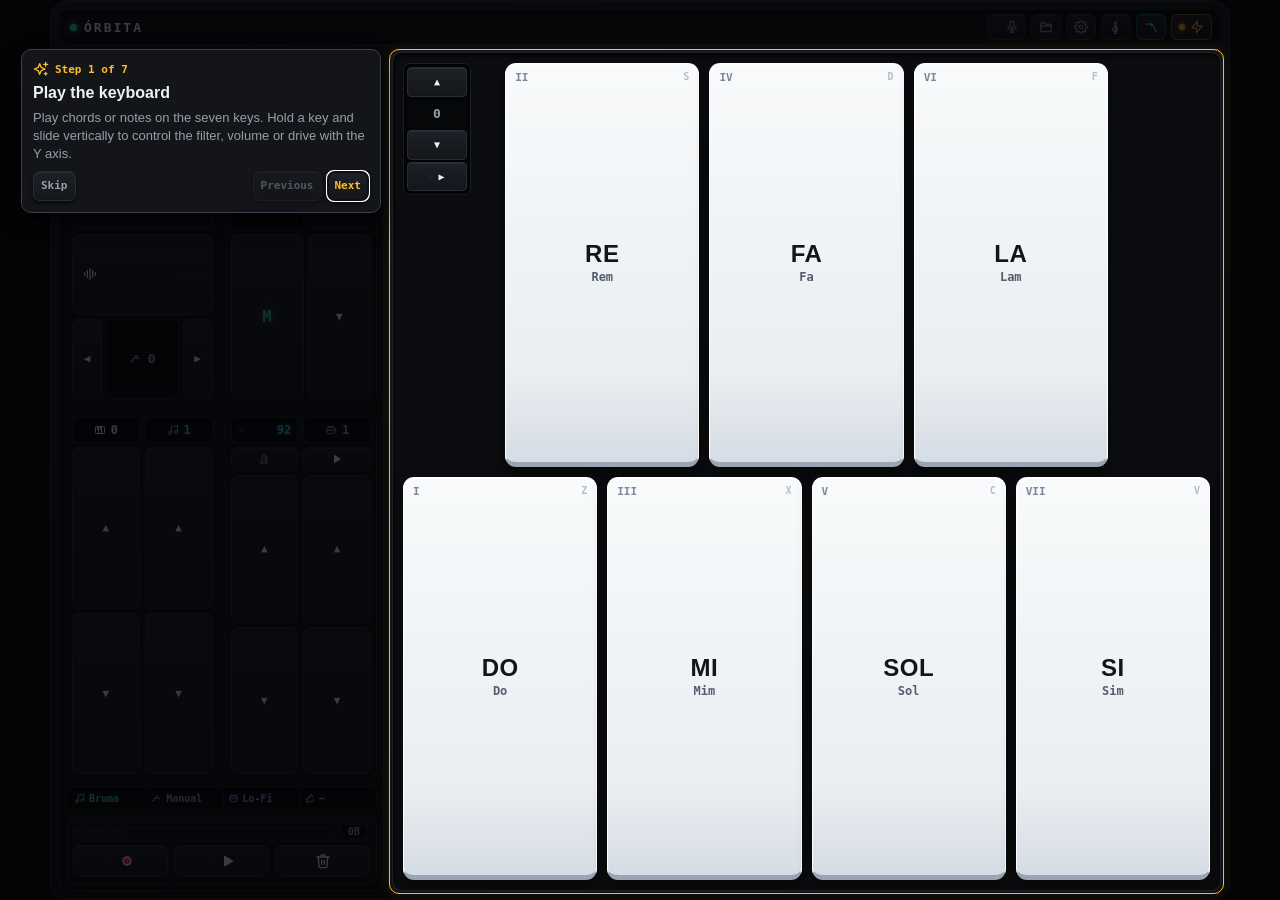
==== commit bed43880: "feat: teclado Custom visual en zigzag solo M/m, progresiones en voz independiente octava 0 y tutoria" ====
--- a/index.html
+++ b/index.html
@@ -449,7 +449,7 @@
             <span class="key-roman">VII</span>
             <span class="key-shortcut">V</span>
             <span class="key-note">SI</span>
-            <span class="key-chord">Si°</span>
+            <span class="key-chord">Sim</span>
             <div class="key-expr-track"><div class="key-expr-fill"></div></div>
           </div>
         </div>
@@ -501,9 +501,12 @@
               <span id="custom-mode-status" class="settings-pill"></span>
               <button type="button" id="btn-activate-custom-mode" class="hw-btn settings-btn" data-i18n="custom.useScale">Usar escala Custom</button>
             </div>
-            <p data-i18n="custom.instructions">Elige el intervalo desde la tónica y la cualidad del acorde para cada grado.</p>
+            <p data-i18n="custom.instructions">Ajusta el intervalo con ▲ y ▼, alterna entre Mayor (M) y menor (m) y escucha el acorde con ▶.</p>
             <div id="custom-scale-presets" class="custom-scale-presets" role="group" data-i18n-aria="custom.presets"></div>
-            <div id="custom-scale-editor" class="custom-scale-editor"></div>
+            <div id="custom-scale-editor" class="custom-scale-editor" role="group" data-i18n-aria="custom.title">
+              <div class="custom-key-row" data-degrees="1 3 5"></div>
+              <div class="custom-key-row" data-degrees="0 2 4 6"></div>
+            </div>
           </section>
           <section class="settings-block">
             <div class="settings-heading"><h2><span data-i18n="config.languageNotation">Idioma y notación musical</span></h2></div>
--- a/css/layout.css
+++ b/css/layout.css
@@ -1035,7 +1035,7 @@
   pointer-events: none;
 }
 
-/* Subtítulo de acorde/octava (Do, Rem, Mim, Fa, Sol, Lam, Si°) */
+/* Subtítulo de acorde/octava (Do, Rem, Mim, Fa, Sol, Lam, Sim) */
 .key-chord {
   font-family: var(--font-mono);
   font-size: clamp(10px, 1.4vw, 12px);
--- a/css/modals.css
+++ b/css/modals.css
@@ -885,33 +885,55 @@
   gap: 4px;
 }
 
-.custom-scale-editor { display: grid; gap: 4px; }
+.custom-scale-editor {
+  display: grid;
+  gap: 6px;
+  width: 100%;
+  max-width: 440px;
+  justify-self: center;
+}
+
+.custom-key-row {
+  display: flex;
+  justify-content: center;
+  gap: 6px;
+}
+
 .custom-degree {
-  display: grid;
-  grid-template-columns: 24px 24px minmax(0, 1fr) 24px auto 27px;
-  align-items: stretch;
-  gap: 4px;
-}
-
-.custom-degree .settings-btn { padding-inline: 0; }
-.custom-roman,
-.custom-interval {
-  display: grid;
-  place-content: center;
+  flex: 0 0 calc((100% - 18px) / 4);
   min-width: 0;
+  display: grid;
+  gap: 3px;
+  padding: 3px;
+  background: var(--chassis-bg);
+  border: 1px solid var(--btn-border);
+  border-bottom: 3px solid var(--chassis-border);
+  border-radius: var(--radius-key);
+  box-shadow: 0 2px 5px rgb(0 0 0 / 55%);
+}
+
+.custom-key-display {
+  display: grid;
+  grid-template-columns: auto minmax(0, 1fr);
+  align-items: baseline;
+  column-gap: 3px;
   border: 1px solid var(--screen-border);
-  border-radius: 5px;
+  border-radius: 4px;
   background: var(--screen-bg);
-  font: 700 10px/1.2 var(--font-mono);
+  box-shadow: var(--screen-shadow);
+  font: 700 9px/1.3 var(--font-mono);
   text-align: center;
-  padding: 3px;
-}
-
-.custom-roman,
-.custom-interval strong { color: var(--led-amber-bright); }
-.custom-interval strong { font-size: 12px; }
-.custom-qualities { display: grid; grid-template-columns: repeat(3, 22px); gap: 2px; }
+  padding: 2px;
+}
+
+.custom-chord { color: var(--led-amber-bright); font-size: 12px; }
+.custom-interval { grid-column: 1 / -1; white-space: nowrap; }
+.custom-key-controls { display: grid; grid-template-columns: repeat(2, minmax(0, 1fr)); gap: 3px; }
+.custom-key-controls .settings-btn { padding-inline: 0; }
+.custom-quality-btn[data-quality="M"] { color: var(--led-emerald-bright); border-color: var(--led-emerald); }
+.custom-quality-btn[data-quality="m"],
 .custom-preview-btn { color: var(--led-cyan-bright); }
+.custom-quality-btn[data-quality="m"] { border-color: var(--led-cyan); }
 
 @media (max-width: 420px) {
   .custom-scale-presets { grid-template-columns: repeat(2, minmax(0, 1fr)); }
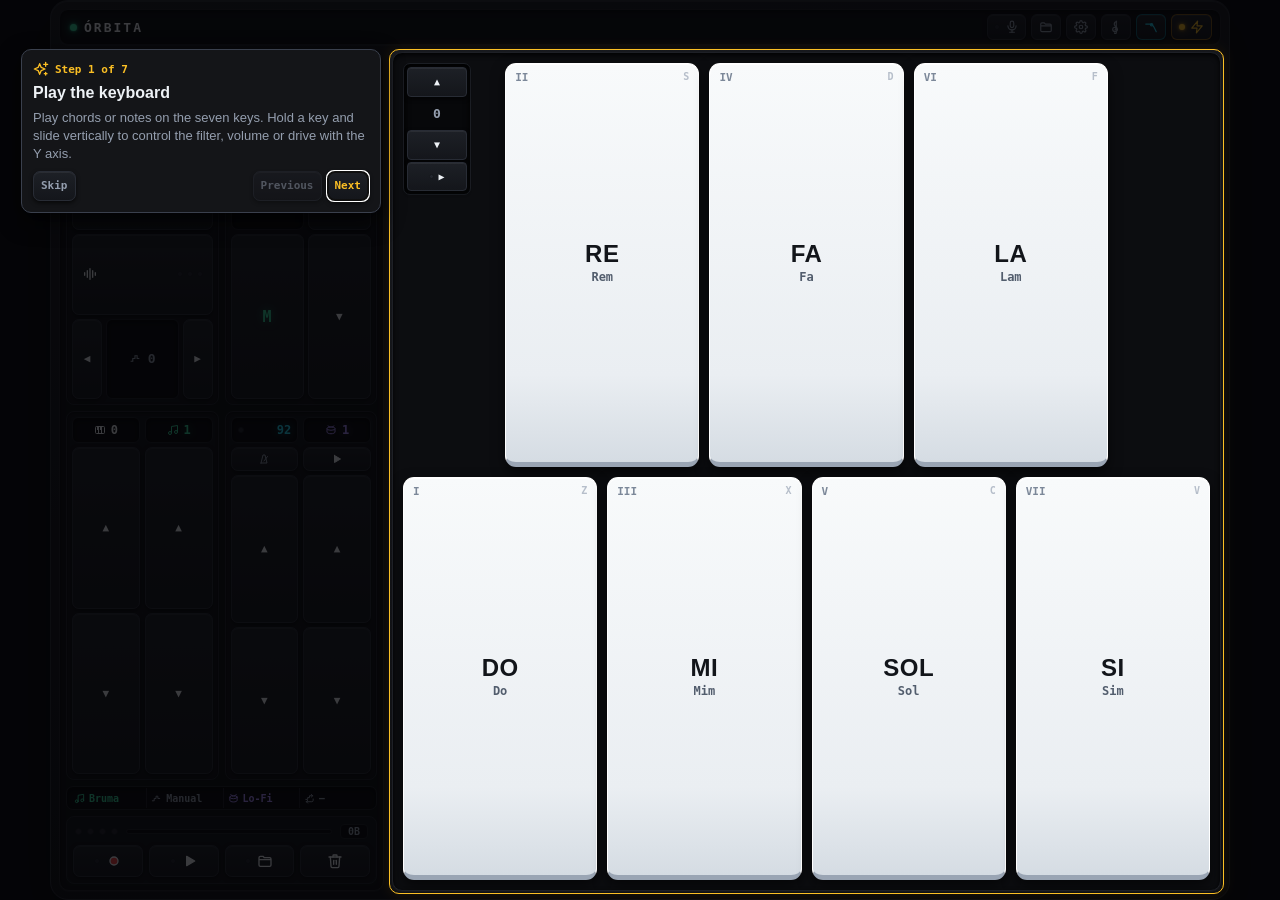
==== commit 4c5ab2c5: "feat: cargar pista MP3/WAV en Looper (auto-BPM T120), 3er fader BASE a coste 0 RAM, Worklet 4096 y f" ====
--- a/index.html
+++ b/index.html
@@ -349,7 +349,7 @@
           </button>
         </div>
 
-        <!-- BARRA DE LOOPER (4 LEDs de pulso + barra de progreso + REC / PLAY / BORRAR) -->
+        <!-- BARRA DE LOOPER (4 LEDs de pulso + barra de progreso + REC / PLAY / CARGAR / BORRAR) -->
         <div class="module-looper">
           <div class="looper-status-bar">
             <div class="beat-leds">
@@ -369,14 +369,19 @@
               <span class="led-dot" id="looper-rec-led"></span>
               <svg viewBox="0 0 24 24"><use href="#icon-rec"></use></svg>
             </button>
-            <button type="button" id="btn-looper-play" class="hw-btn looper-btn" aria-label="Reproducir o parar bucle" data-i18n-aria="deck.loopPlay">
+            <button type="button" id="btn-looper-play" class="hw-btn looper-btn" aria-label="Reproducir o parar looper" data-i18n-aria="deck.loopPlay">
               <span class="led-dot" id="looper-play-led"></span>
               <svg viewBox="0 0 24 24"><use href="#icon-play"></use></svg>
             </button>
-            <button type="button" id="btn-looper-clear" class="hw-btn looper-btn" aria-label="Borrar bucle" data-i18n-aria="deck.loopClear">
+            <button type="button" id="btn-looper-load" class="hw-btn looper-btn" aria-label="Cargar pista de audio" data-i18n-aria="deck.loopLoad" title="Cargar pista de audio">
+              <span class="led-dot" id="looper-load-led" aria-hidden="true"></span>
+              <svg viewBox="0 0 24 24" aria-hidden="true"><use href="#icon-folder"></use></svg>
+            </button>
+            <button type="button" id="btn-looper-clear" class="hw-btn looper-btn" aria-label="Borrar bucle y pista" data-i18n-aria="deck.loopClear">
               <svg viewBox="0 0 24 24"><use href="#icon-trash"></use></svg>
             </button>
           </div>
+          <input type="file" id="looper-audio-file-input" accept="audio/*,.mp3,.wav,.m4a,.ogg" hidden />
         </div>
       </section>
 
@@ -528,19 +533,17 @@
           </section>
           <section class="settings-block">
             <div class="settings-heading"><h2><svg viewBox="0 0 24 24" aria-hidden="true"><use href="#icon-mic"></use></svg><span data-i18n="config.studio">Estudio de Maqueta</span></h2></div>
-            <button type="button" id="btn-config-mic-filter" class="hw-btn settings-btn settings-device-btn" aria-describedby="config-mic-filter-level">
-              <span data-i18n="config.micFilter">Filtro del micrófono</span>
-              <span class="led-strip-3" aria-hidden="true">
-                <span id="mic-filter-led-1" class="led-dot"></span><span id="mic-filter-led-2" class="led-dot"></span><span id="mic-filter-led-3" class="led-dot"></span>
-              </span>
-            </button>
-            <p id="config-mic-filter-level" aria-live="polite"></p>
             <button type="button" id="btn-config-camera" class="hw-btn settings-btn settings-device-btn" aria-pressed="false" aria-describedby="config-camera-description">
               <svg viewBox="0 0 24 24" aria-hidden="true"><use href="#icon-camera"></use></svg>
               <span data-i18n="config.camera">Cámara frontal</span>
               <span id="config-camera-status">OFF</span><span id="config-camera-led" class="led-dot" aria-hidden="true"></span>
             </button>
             <p id="config-camera-description" data-i18n="config.cameraDescription">Graba con la cámara frontal al capturar una maqueta para incluirte en el vídeo corto 9:16.</p>
+            <label class="config-backing-row">
+              <span data-i18n="config.backingVolume">Volumen de pista cargada</span>
+              <input type="range" id="config-backing-vol" min="0" max="150" value="90" />
+              <span id="config-backing-vol-val" class="slider-val">90%</span>
+            </label>
           </section>
           <section class="settings-block">
             <div class="settings-heading"><h2><svg viewBox="0 0 24 24" aria-hidden="true"><use href="#icon-help"></use></svg><span data-i18n="help.complete">Tutorial y ayuda completa</span></h2></div>
@@ -701,14 +704,14 @@
     </div>
 
     <!-- =======================================================
-         MODAL ESTUDIO DE MAQUETA (2 PISTAS: MÚSICA + VOZ, FX Y RECORTE)
+         MODAL ESTUDIO DE MAQUETA
          ======================================================= -->
     <div id="modal-demo-result" class="hw-modal-backdrop" hidden>
       <div class="hw-modal-card demo-studio-card" role="dialog" aria-modal="true" aria-labelledby="modal-demo-title">
         <div class="modal-header">
           <div class="modal-title" id="modal-demo-title">
             <svg viewBox="0 0 24 24" style="stroke:var(--led-ruby-bright);"><use href="#icon-mic"></use></svg>
-            <span data-i18n="studio.title">ESTUDIO DE MAQUETA (2 PISTAS)</span>
+            <span data-i18n="studio.title">ESTUDIO DE MAQUETA</span>
           </div>
           <button type="button" id="btn-close-demo-result" class="modal-close-btn" aria-label="Cerrar" data-i18n-aria="common.close">✕</button>
         </div>
@@ -716,7 +719,7 @@
         <div class="demo-studio-body">
           <div id="demo-result-warning" class="demo-result-warning" hidden></div>
 
-          <!-- Forma de onda de 2 pistas (Verde = Música, Ámbar = Voz) + Recorte -->
+          <!-- Forma de onda y recorte -->
           <div class="studio-wave-box">
             <div class="studio-wave-header">
               <span class="wave-legend">
@@ -725,7 +728,10 @@
               </span>
               <span id="studio-trim-readout" class="studio-trim-readout">0:00.0 — 0:00.0</span>
             </div>
-            <canvas id="demo-waveform-canvas" class="demo-waveform-canvas" width="520" height="84"></canvas>
+            <canvas id="demo-waveform-canvas" class="demo-waveform-canvas" width="520" height="84"
+              tabindex="0" role="slider" aria-valuemin="0" aria-valuemax="0" aria-valuenow="0"
+              aria-label="Posición en la mezcla" data-i18n-aria="studio.seek" aria-describedby="studio-wave-hint"></canvas>
+            <p id="studio-wave-hint" class="studio-wave-hint" data-i18n="studio.seekHint">Toca la onda para saltar a cualquier punto.</p>
 
             <div class="trim-sliders-grid">
               <label class="trim-slider-row">
@@ -741,7 +747,6 @@
             </div>
           </div>
 
-          <!-- Mezclador de 2 Pistas (Volumen Música + Volumen Voz) -->
           <div class="studio-mixer-box">
             <label class="mixer-row">
               <span class="mixer-label is-music" data-i18n="studio.music">MÚSICA</span>
@@ -753,6 +758,11 @@
               <input type="range" id="mix-voice-vol" min="0" max="180" value="115" />
               <span id="mix-voice-val" class="slider-val">115%</span>
             </label>
+            <label class="mixer-row" id="mix-backing-row" hidden>
+              <span class="mixer-label is-backing" data-i18n="studio.backing">BASE</span>
+              <input type="range" id="mix-backing-vol" min="0" max="150" value="90" />
+              <span id="mix-backing-val" class="slider-val">90%</span>
+            </label>
             <div class="sync-row" id="mix-sync-row">
               <span class="mixer-label is-sync" data-i18n="studio.sync" data-i18n-title="studio.syncTitle">SINCRO</span>
               <div class="sync-controls">
@@ -765,7 +775,6 @@
             </div>
           </div>
 
-          <!-- Efectos dedicados para la Voz: Eco (0-3 LEDs) y Chorus (0-3 LEDs) -->
           <div class="studio-fx-grid">
             <button type="button" id="btn-voice-echo" class="hw-btn studio-fx-btn">
               <span data-i18n="studio.echo">ECO VOZ</span>
@@ -783,6 +792,14 @@
                 <span class="led-dot" id="chorus-led-3"></span>
               </span>
             </button>
+            <button type="button" id="btn-voice-filter" class="hw-btn studio-fx-btn" aria-label="Filtro voz, nivel 0 de 3">
+              <span data-i18n="studio.filter">FILTRO VOZ</span>
+              <span class="led-strip-3" aria-hidden="true">
+                <span class="led-dot" id="filter-led-1"></span>
+                <span class="led-dot" id="filter-led-2"></span>
+                <span class="led-dot" id="filter-led-3"></span>
+              </span>
+            </button>
           </div>
 
           <!-- Botones de Escucha en Vivo y Exportación Definitiva -->
@@ -801,6 +818,24 @@
           <section class="settings-block studio-video-block">
             <div class="settings-heading"><h2><svg viewBox="0 0 24 24" aria-hidden="true"><use href="#icon-camera"></use></svg><span data-i18n="studio.video.title">Generador de vídeo corto</span></h2></div>
             <p data-i18n="studio.video.instructions">Usa la mezcla recortada como audio del vídeo.</p>
+            <div id="video-style-grid" class="video-style-grid" role="group" aria-label="Estilo de vídeo" data-i18n-aria="studio.video.style">
+              <button type="button" id="btn-video-style-pure" class="hw-btn video-style-btn" data-video-style="pure" aria-pressed="true">
+                <strong data-i18n="studio.video.pure">1 · Puro</strong>
+                <span data-i18n="studio.video.pureDesc">Cámara limpia u OLED</span>
+              </button>
+              <button type="button" id="btn-video-style-keys" class="hw-btn video-style-btn" data-video-style="keys" aria-pressed="false">
+                <strong data-i18n="studio.video.keys">2 · Teclado</strong>
+                <span data-i18n="studio.video.keysDesc">7 teclas y acordes</span>
+              </button>
+              <button type="button" id="btn-video-style-orbit" class="hw-btn video-style-btn" data-video-style="orbit" aria-pressed="false">
+                <strong data-i18n="studio.video.orbit">3 · Órbita</strong>
+                <span data-i18n="studio.video.orbitDesc">Constelación de notas</span>
+              </button>
+              <button type="button" id="btn-video-style-cosmos" class="hw-btn video-style-btn" data-video-style="cosmos" aria-pressed="false">
+                <strong data-i18n="studio.video.cosmos">4 · Cosmos</strong>
+                <span data-i18n="studio.video.cosmosDesc">Estrellas y neón</span>
+              </button>
+            </div>
             <input type="text" id="demo-video-title-input" maxlength="40" placeholder="Título del vídeo (opcional)" aria-label="Título del vídeo (opcional)" data-i18n-placeholder="studio.video.titleInput" data-i18n-aria="studio.video.titleInput">
             <button type="button" id="btn-create-demo-video" class="hw-btn settings-btn" data-i18n="studio.video.create">Generar vídeo corto</button>
             <p id="demo-video-status" role="status" hidden></p>
--- a/css/layout.css
+++ b/css/layout.css
@@ -154,6 +154,12 @@
   padding: 0 6px;
 }
 
+.hdr-btn-rec.is-demo-countin {
+  color: var(--led-amber-bright);
+  border-color: rgba(245, 158, 11, 0.75);
+  animation: pulse-demo-countin 0.35s ease-in-out infinite alternate;
+}
+
 .hdr-btn-rec.is-demo-rec {
   color: var(--led-ruby-bright);
   border-color: rgba(239, 68, 68, 0.78);
@@ -167,6 +173,15 @@
   font-weight: 800;
   color: var(--led-ruby-bright);
   letter-spacing: 0.3px;
+}
+
+.hdr-btn-rec.is-demo-countin .demo-rec-timer {
+  color: var(--led-amber-bright);
+}
+
+@keyframes pulse-demo-countin {
+  from { box-shadow: inset 0 0 4px rgba(245, 158, 11, 0.2); }
+  to { box-shadow: inset 0 0 14px rgba(245, 158, 11, 0.55), 0 0 10px rgba(245, 158, 11, 0.3); }
 }
 
 @keyframes pulse-demo-rec {
@@ -795,7 +810,7 @@
 
 .looper-controls {
   display: grid;
-  grid-template-columns: repeat(3, 1fr);
+  grid-template-columns: repeat(4, 1fr);
   gap: 6px;
   height: 32px;
 }
@@ -834,7 +849,6 @@
   .mini-screen { height: 20px; }
   .col-arrows-3 { grid-template-rows: 17px 1fr 1fr; }
   .module-looper { padding: 4px; gap: 4px; }
-  .looper-controls { height: 24px; }
 }
 
 @keyframes pulse-countin {
--- a/css/modals.css
+++ b/css/modals.css
@@ -629,6 +629,14 @@
   border: 1px solid var(--screen-border);
   border-radius: 6px;
   display: block;
+  cursor: pointer;
+  touch-action: none;
+}
+
+.studio-wave-hint {
+  margin: 0;
+  color: var(--text-secondary);
+  font: 10px/1.2 var(--font-mono);
 }
 
 .trim-sliders-grid {
@@ -660,6 +668,10 @@
   pointer-events: none;
 }
 
+.mixer-row[hidden] {
+  display: none;
+}
+
 .studio-mixer-box {
   background: var(--recess-bg);
   border: 1px solid var(--recess-border);
@@ -683,13 +695,22 @@
   color: var(--led-amber-bright);
 }
 
+.mixer-label.is-backing {
+  color: var(--led-cyan-bright);
+}
+
+#mix-backing-vol,
+#config-backing-vol {
+  accent-color: var(--led-violet-bright);
+}
+
 .mixer-label.is-sync {
   color: var(--led-cyan-bright);
 }
 
 .sync-row {
   display: grid;
-  grid-template-columns: 56px 1fr 52px;
+  grid-template-columns: 56px minmax(0, 1fr) 52px;
   align-items: center;
   gap: 8px;
   font-family: var(--font-mono);
@@ -712,7 +733,7 @@
 
 .sync-controls input[type="range"] {
   flex: 1 1 0;
-  min-width: 60px;
+  min-width: 26px;
   accent-color: var(--led-cyan-bright);
   cursor: pointer;
 }
@@ -741,15 +762,19 @@
 
 .studio-fx-grid {
   display: grid;
-  grid-template-columns: 1fr 1fr;
-  gap: 8px;
+  grid-template-columns: repeat(3, 1fr);
+  gap: 6px;
 }
 
 .studio-fx-btn {
-  height: 36px;
-  padding: 0 10px;
-  justify-content: space-between;
-  font-size: 11px;
+  min-width: 0;
+  min-height: 39px;
+  padding: 4px;
+  flex-direction: column;
+  justify-content: center;
+  gap: 4px;
+  font-size: 10px;
+  line-height: 1.15;
 }
 
 .studio-fx-btn:disabled {
@@ -802,6 +827,19 @@
 
 #config-settings,
 .sessions-list-container { gap: 8px; }
+
+.config-backing-row {
+  display: grid;
+  grid-template-columns: minmax(0, 1fr) minmax(60px, 1fr) 4ch;
+  align-items: center;
+  gap: 8px;
+}
+
+.config-backing-row input[type="range"] {
+  width: 100%;
+  min-width: 0;
+  cursor: pointer;
+}
 
 .settings-block,
 .session-item {
@@ -1021,6 +1059,38 @@
   justify-items: start;
 }
 
+.video-style-grid {
+  width: 100%;
+  display: grid;
+  grid-template-columns: repeat(2, minmax(0, 1fr));
+  gap: 6px;
+}
+
+.video-style-btn {
+  flex-direction: column;
+  align-items: flex-start;
+  text-align: left;
+  min-height: 44px;
+  padding: 5px 7px;
+  gap: 2px;
+  font: 10px/1.2 var(--font-mono);
+  color: var(--text-secondary);
+}
+
+.video-style-btn strong {
+  color: var(--text-primary);
+  font-size: 11px;
+}
+
+.video-style-btn[aria-pressed="true"] {
+  border-color: var(--led-emerald-bright);
+  box-shadow: inset 0 0 10px rgba(16, 185, 129, 0.15);
+}
+
+.video-style-btn[aria-pressed="true"] strong {
+  color: var(--led-emerald-bright);
+}
+
 #demo-video-title-input {
   width: min(100%, 300px);
   height: 36px;
